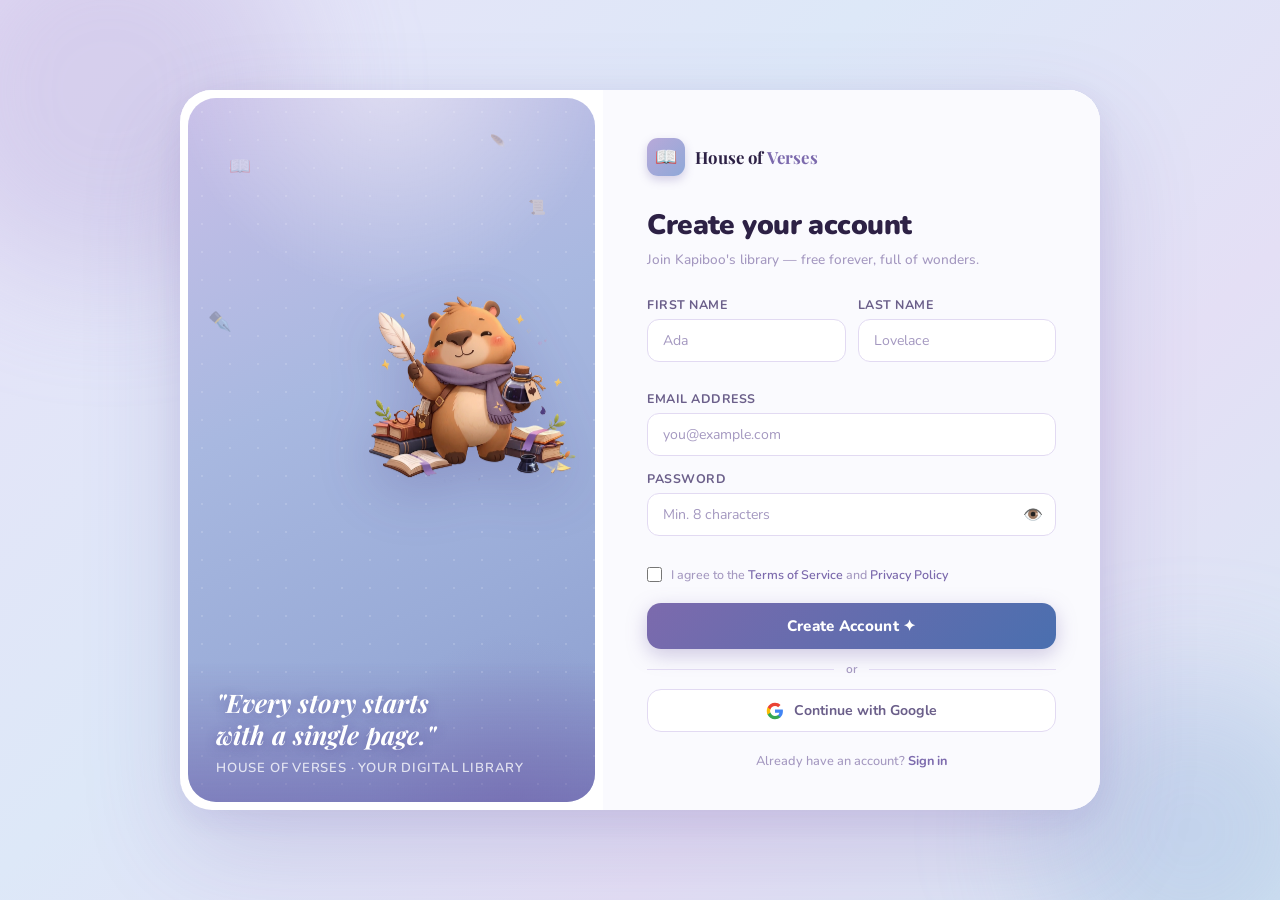
==== house-of-verses-landing.html @ 6526b70e "Add files via upload" ====
<!DOCTYPE html>
<html lang="en">
<head>
<meta charset="UTF-8">
<meta name="viewport" content="width=device-width, initial-scale=1.0">
<title>House of Verses · Sign In</title>
<link href="https://fonts.googleapis.com/css2?family=Nunito:wght@400;500;600;700;800;900&family=Playfair+Display:ital,wght@0,700;1,400;1,700&display=swap" rel="stylesheet">
<style>
*, *::before, *::after { box-sizing: border-box; margin: 0; padding: 0; }

:root {
  --lavender:       #b8a9d9;
  --lavender-light: #ddd6f0;
  --lavender-pale:  #f0edf9;
  --lavender-deep:  #7c6aad;
  --purple-blue:    #8fa8d8;
  --purple-blue-lt: #ccdaf5;
  --purple-blue-dp: #4a6faf;
  --white:          #ffffff;
  --soft-white:     #fafafe;
  --text-dark:      #2d2145;
  --text-mid:       #6b5f8a;
  --text-light:     #a498c0;
  --border:         #e2daf2;
}

body {
  font-family: 'Nunito', sans-serif;
  min-height: 100vh;
  display: flex;
  align-items: center;
  justify-content: center;
  padding: 20px;
  overflow: hidden;
  background: linear-gradient(135deg, #e8e2f8 0%, #dde8f8 40%, #e4dff5 70%, #d8e8f5 100%);
  position: relative;
}

/* ── FLOATING BG ORBS ── */
.orb {
  position: fixed;
  border-radius: 50%;
  filter: blur(60px);
  pointer-events: none;
  z-index: 0;
  animation: orbFloat 8s ease-in-out infinite;
}
.orb1 { width: 380px; height: 380px; background: rgba(184,169,217,0.35); top: -100px; left: -80px; animation-delay: 0s; }
.orb2 { width: 300px; height: 300px; background: rgba(143,168,216,0.3); bottom: -80px; right: -60px; animation-delay: 3s; }
.orb3 { width: 200px; height: 200px; background: rgba(176,161,220,0.25); top: 40%; left: 40%; animation-delay: 5s; }

@keyframes orbFloat {
  0%, 100% { transform: translate(0, 0) scale(1); }
  50%       { transform: translate(20px, -20px) scale(1.05); }
}

/* floating sparkles */
.sparkle {
  position: fixed;
  pointer-events: none;
  z-index: 0;
  font-size: 1rem;
  animation: sparkleFade 4s ease-in-out infinite;
  opacity: 0;
}
.sp1  { top: 12%; left: 8%;  animation-delay: 0s;   font-size: 0.9rem; }
.sp2  { top: 25%; left: 20%; animation-delay: 1.3s; font-size: 0.7rem; }
.sp3  { top: 8%;  right: 15%;animation-delay: 2.1s; font-size: 1.1rem; }
.sp4  { top: 60%; left: 5%;  animation-delay: 0.7s; font-size: 0.8rem; }
.sp5  { bottom: 20%; right: 8%; animation-delay: 3.2s; font-size: 0.9rem; }
.sp6  { bottom: 10%; left: 30%; animation-delay: 1.8s; font-size: 0.75rem; }
@keyframes sparkleFade {
  0%, 100% { opacity: 0; transform: scale(0.5) rotate(0deg); }
  40%, 60%  { opacity: 0.7; transform: scale(1) rotate(20deg); }
}

/* ── MAIN CARD ── */
.card {
  position: relative;
  z-index: 10;
  width: 100%;
  max-width: 920px;
  min-height: 560px;
  background: var(--white);
  border-radius: 32px;
  display: grid;
  grid-template-columns: 46% 54%;
  box-shadow:
    0 40px 100px rgba(100, 80, 160, 0.18),
    0 8px 32px rgba(100, 80, 160, 0.1),
    inset 0 1px 0 rgba(255,255,255,0.9);
  overflow: hidden;
  animation: cardIn 0.7s cubic-bezier(0.34, 1.56, 0.64, 1) both;
}

@keyframes cardIn {
  from { opacity: 0; transform: scale(0.9) translateY(30px); }
  to   { opacity: 1; transform: scale(1) translateY(0); }
}

/* ── LEFT PANEL ── */
.left-panel {
  position: relative;
  border-radius: 28px;
  margin: 8px;
  overflow: hidden;
  background: linear-gradient(155deg, #c8bfe8 0%, #a8b8e0 40%, #9aacd8 70%, #8a9cce 100%);
  display: flex;
  flex-direction: column;
  justify-content: flex-end;
  min-height: 520px;
}

/* inner glow top */
.left-panel::before {
  content: '';
  position: absolute;
  inset: 0;
  background:
    radial-gradient(ellipse 90% 55% at 50% -5%, rgba(255,255,255,0.5) 0%, transparent 60%),
    radial-gradient(ellipse 60% 40% at 80% 100%, rgba(124,106,173,0.3) 0%, transparent 60%);
  z-index: 0;
  pointer-events: none;
}

/* decorative dots pattern */
.left-panel::after {
  content: '';
  position: absolute;
  inset: 0;
  background-image: radial-gradient(circle, rgba(255,255,255,0.15) 1px, transparent 1px);
  background-size: 28px 28px;
  z-index: 0;
  pointer-events: none;
}

/* ── KAPIBOO STAGE ── */
.kapi-stage {
  position: absolute;
  inset: 0;
  z-index: 2;
  display: flex;
  flex-direction: column;
  align-items: center;
  justify-content: center;
  padding-bottom: 90px;
}

/* The actual image wrapper — JS controls transform here */
#kapiWrap {
  position: relative;
  width: 260px;
  cursor: none;
  transform-origin: center bottom;
  will-change: transform;
}

#kapiImg {
  width: 100%;
  height: auto;
  display: block;
  filter: drop-shadow(0 16px 28px rgba(60,40,120,0.22));
  user-select: none;
  -webkit-user-drag: none;
}

/* emotion overlay bubble */
#emoBubble {
  position: absolute;
  top: -18px;
  right: -10px;
  background: white;
  border-radius: 20px 20px 20px 4px;
  padding: 6px 12px;
  font-size: 1.3rem;
  box-shadow: 0 4px 14px rgba(100,80,160,0.15);
  opacity: 0;
  transform: scale(0.5) translateY(8px);
  transition: opacity 0.35s ease, transform 0.35s cubic-bezier(0.34,1.56,0.64,1);
  pointer-events: none;
  white-space: nowrap;
  z-index: 5;
}

#emoBubble.show {
  opacity: 1;
  transform: scale(1) translateY(0);
}

/* tagline area */
.left-tagline {
  position: absolute;
  bottom: 0; left: 0; right: 0;
  z-index: 3;
  padding: 24px 28px;
  background: linear-gradient(to top, rgba(100,80,160,0.45) 0%, transparent 100%);
}

.tagline-main {
  font-family: 'Playfair Display', serif;
  font-style: italic;
  font-size: 1.6rem;
  font-weight: 700;
  color: white;
  line-height: 1.25;
  text-shadow: 0 2px 12px rgba(60,40,120,0.35);
  display: block;
  margin-bottom: 6px;
}

.tagline-sub {
  font-family: 'Nunito', sans-serif;
  font-size: 0.82rem;
  font-weight: 600;
  color: rgba(255,255,255,0.78);
  letter-spacing: 0.06em;
  text-transform: uppercase;
}

/* floating book icons in left panel */
.book-deco {
  position: absolute;
  z-index: 1;
  font-size: 1.4rem;
  opacity: 0.28;
  pointer-events: none;
  animation: bookDrift 6s ease-in-out infinite;
}
.bd1 { top: 8%;  left: 10%; animation-delay: 0s;   font-size: 1.1rem; }
.bd2 { top: 14%; right: 12%; animation-delay: 1.5s; font-size: 0.9rem; }
.bd3 { top: 30%; left: 5%;  animation-delay: 3s;   font-size: 1.2rem; }
.bd4 { top: 5%;  right: 22%; animation-delay: 2s;   font-size: 0.8rem; }

@keyframes bookDrift {
  0%, 100% { transform: translateY(0px) rotate(-5deg); opacity: 0.28; }
  50%       { transform: translateY(-10px) rotate(5deg); opacity: 0.4; }
}

/* ── RIGHT PANEL ── */
.right-panel {
  padding: 48px 44px 40px;
  display: flex;
  flex-direction: column;
  justify-content: center;
  gap: 0;
  background: var(--soft-white);
}

/* brand */
.brand {
  display: flex;
  align-items: center;
  gap: 10px;
  margin-bottom: 30px;
}

.brand-mark {
  width: 38px;
  height: 38px;
  background: linear-gradient(135deg, var(--lavender) 0%, var(--purple-blue) 100%);
  border-radius: 11px;
  display: flex;
  align-items: center;
  justify-content: center;
  font-size: 18px;
  box-shadow: 0 4px 10px rgba(124,106,173,0.3);
}

.brand-text {
  font-family: 'Playfair Display', serif;
  font-size: 1.05rem;
  font-weight: 700;
  color: var(--text-dark);
  letter-spacing: 0.01em;
}
.brand-text span { color: var(--lavender-deep); }

/* heading */
.form-heading {
  font-family: 'Nunito', sans-serif;
  font-size: 1.75rem;
  font-weight: 900;
  color: var(--text-dark);
  margin-bottom: 6px;
  letter-spacing: -0.02em;
}

.form-sub {
  font-size: 0.85rem;
  color: var(--text-light);
  font-weight: 500;
  margin-bottom: 26px;
  line-height: 1.5;
}

/* two-col name row */
.name-row {
  display: grid;
  grid-template-columns: 1fr 1fr;
  gap: 12px;
  margin-bottom: 14px;
}

.form-group { margin-bottom: 14px; }
.form-group:last-of-type { margin-bottom: 0; }

label {
  display: block;
  font-size: 0.78rem;
  font-weight: 700;
  color: var(--text-mid);
  margin-bottom: 6px;
  letter-spacing: 0.04em;
  text-transform: uppercase;
}

input[type="text"],
input[type="email"],
input[type="password"] {
  width: 100%;
  padding: 11px 15px;
  border: 1.5px solid var(--border);
  border-radius: 12px;
  font-family: 'Nunito', sans-serif;
  font-size: 0.88rem;
  color: var(--text-dark);
  background: var(--white);
  outline: none;
  transition: border-color 0.22s, box-shadow 0.22s, background 0.22s;
}

input:focus {
  border-color: var(--lavender);
  box-shadow: 0 0 0 3.5px rgba(184,169,217,0.22);
  background: #fff;
}

input::placeholder { color: var(--text-light); font-weight: 400; }

/* password row with toggle */
.pw-wrap { position: relative; }
.pw-wrap input { padding-right: 44px; }
.pw-toggle {
  position: absolute;
  right: 13px;
  top: 50%;
  transform: translateY(-50%);
  background: none;
  border: none;
  cursor: pointer;
  font-size: 1rem;
  color: var(--text-light);
  padding: 0;
  line-height: 1;
  transition: color 0.2s;
}
.pw-toggle:hover { color: var(--lavender-deep); }

/* terms row */
.terms-row {
  display: flex;
  align-items: flex-start;
  gap: 9px;
  margin: 16px 0 18px;
  font-size: 0.78rem;
  color: var(--text-light);
  line-height: 1.5;
}
.terms-row input[type="checkbox"] {
  width: 15px; height: 15px;
  accent-color: var(--lavender-deep);
  cursor: pointer;
  flex-shrink: 0;
  margin-top: 1px;
}
.terms-row a { color: var(--lavender-deep); text-decoration: none; font-weight: 600; }
.terms-row a:hover { text-decoration: underline; }

/* submit button */
.btn-submit {
  width: 100%;
  padding: 13px;
  background: linear-gradient(135deg, var(--lavender-deep) 0%, var(--purple-blue-dp) 100%);
  color: white;
  border: none;
  border-radius: 14px;
  font-family: 'Nunito', sans-serif;
  font-size: 0.95rem;
  font-weight: 800;
  cursor: pointer;
  letter-spacing: 0.02em;
  transition: opacity 0.2s, transform 0.15s, box-shadow 0.2s;
  box-shadow: 0 6px 20px rgba(124,106,173,0.35);
  margin-bottom: 12px;
}
.btn-submit:hover {
  opacity: 0.92;
  transform: translateY(-1px);
  box-shadow: 0 10px 28px rgba(124,106,173,0.4);
}
.btn-submit:active { transform: translateY(0); }

/* divider */
.divider {
  display: flex;
  align-items: center;
  gap: 12px;
  margin-bottom: 12px;
  color: var(--text-light);
  font-size: 0.75rem;
  font-weight: 600;
}
.divider::before, .divider::after {
  content: '';
  flex: 1;
  height: 1px;
  background: var(--border);
}

/* google btn */
.btn-google {
  width: 100%;
  padding: 11px;
  background: var(--white);
  color: var(--text-mid);
  border: 1.5px solid var(--border);
  border-radius: 14px;
  font-family: 'Nunito', sans-serif;
  font-size: 0.88rem;
  font-weight: 700;
  cursor: pointer;
  display: flex;
  align-items: center;
  justify-content: center;
  gap: 10px;
  transition: border-color 0.2s, background 0.2s;
  margin-bottom: 20px;
}
.btn-google:hover { border-color: var(--lavender); background: var(--lavender-pale); }

/* sign in link */
.signin-row {
  text-align: center;
  font-size: 0.8rem;
  color: var(--text-light);
  font-weight: 500;
}
.signin-row a {
  color: var(--lavender-deep);
  font-weight: 700;
  text-decoration: none;
}
.signin-row a:hover { text-decoration: underline; }

/* ── STATUS BADGE ── */
#statusBadge {
  position: fixed;
  bottom: 20px;
  left: 50%;
  transform: translateX(-50%) translateY(60px);
  background: var(--text-dark);
  color: white;
  font-family: 'Nunito', sans-serif;
  font-size: 0.8rem;
  font-weight: 600;
  padding: 8px 20px;
  border-radius: 40px;
  z-index: 200;
  transition: transform 0.4s cubic-bezier(0.34,1.56,0.64,1), opacity 0.3s;
  opacity: 0;
  pointer-events: none;
}
#statusBadge.show {
  transform: translateX(-50%) translateY(0);
  opacity: 1;
}

/* ── RESPONSIVE ── */
@media (max-width: 680px) {
  .card { grid-template-columns: 1fr; }
  .left-panel { min-height: 220px; margin: 8px 8px 0; }
  #kapiWrap { width: 160px; }
  .kapi-stage { padding-bottom: 60px; }
  .right-panel { padding: 28px 24px; }
  .name-row { grid-template-columns: 1fr; gap: 0; }
}
</style>
</head>
<body>

<!-- bg orbs -->
<div class="orb orb1"></div>
<div class="orb orb2"></div>
<div class="orb orb3"></div>

<!-- sparkles -->
<div class="sparkle sp1">✦</div>
<div class="sparkle sp2">✧</div>
<div class="sparkle sp3">✦</div>
<div class="sparkle sp4">✧</div>
<div class="sparkle sp5">✦</div>
<div class="sparkle sp6">✧</div>

<!-- ── MAIN CARD ── -->
<div class="card">

  <!-- LEFT PANEL -->
  <div class="left-panel">
    <div class="book-deco bd1">📖</div>
    <div class="book-deco bd2">📜</div>
    <div class="book-deco bd3">✒️</div>
    <div class="book-deco bd4">🪶</div>

    <!-- Kapiboo stage -->
    <div class="kapi-stage">
      <div id="kapiWrap">
        <!-- emotion bubble -->
        <div id="emoBubble">😴 zzz…</div>
        <!-- Kapiboo image -->
        <img id="kapiImg"
             src="kapiboo.png"
             alt="Kapiboo — your library guide"
             draggable="false"
             onerror="this.style.fontSize='9rem';this.style.lineHeight='1';this.outerHTML='<div style=\'font-size:9rem;line-height:1;text-align:center\'>🦫</div>'">
      </div>
    </div>

    <!-- tagline bottom -->
    <div class="left-tagline">
      <span class="tagline-main">"Every story starts<br>with a single page."</span>
      <span class="tagline-sub">House of Verses · Your digital library</span>
    </div>
  </div>

  <!-- RIGHT PANEL -->
  <div class="right-panel">

    <!-- brand -->
    <div class="brand">
      <div class="brand-mark">📖</div>
      <div class="brand-text">House of <span>Verses</span></div>
    </div>

    <h1 class="form-heading">Create your account</h1>
    <p class="form-sub">Join Kapiboo's library — free forever, full of wonders.</p>

    <!-- name row -->
    <div class="name-row">
      <div class="form-group" style="margin-bottom:0">
        <label>First Name</label>
        <input type="text" id="firstName" placeholder="Ada" autocomplete="given-name">
      </div>
      <div class="form-group" style="margin-bottom:0">
        <label>Last Name</label>
        <input type="text" id="lastName" placeholder="Lovelace" autocomplete="family-name">
      </div>
    </div>

    <div style="height:14px"></div>

    <div class="form-group">
      <label>Email Address</label>
      <input type="email" id="email" placeholder="you@example.com" autocomplete="email">
    </div>

    <div class="form-group">
      <label>Password</label>
      <div class="pw-wrap">
        <input type="password" id="password" placeholder="Min. 8 characters" autocomplete="new-password">
        <button class="pw-toggle" onclick="togglePw()" id="pwToggle" type="button">👁️</button>
      </div>
    </div>

    <div class="terms-row">
      <input type="checkbox" id="terms">
      <label for="terms" style="text-transform:none;letter-spacing:0;font-weight:500;color:var(--text-light);font-size:0.78rem;margin-bottom:0;">
        I agree to the <a href="#">Terms of Service</a> and <a href="#">Privacy Policy</a>
      </label>
    </div>

    <button class="btn-submit" onclick="handleSignUp()">Create Account ✦</button>

    <div class="divider">or</div>

    <button class="btn-google">
      <svg width="18" height="18" viewBox="0 0 24 24">
        <path fill="#4285F4" d="M22.56 12.25c0-.78-.07-1.53-.2-2.25H12v4.26h5.92c-.26 1.37-1.04 2.53-2.21 3.31v2.77h3.57c2.08-1.92 3.28-4.74 3.28-8.09z"/>
        <path fill="#34A853" d="M12 23c2.97 0 5.46-.98 7.28-2.66l-3.57-2.77c-.98.66-2.23 1.06-3.71 1.06-2.86 0-5.29-1.93-6.16-4.53H2.18v2.84C3.99 20.53 7.7 23 12 23z"/>
        <path fill="#FBBC05" d="M5.84 14.09c-.22-.66-.35-1.36-.35-2.09s.13-1.43.35-2.09V7.07H2.18C1.43 8.55 1 10.22 1 12s.43 3.45 1.18 4.93l3.66-2.84z"/>
        <path fill="#EA4335" d="M12 5.38c1.62 0 3.06.56 4.21 1.64l3.15-3.15C17.45 2.09 14.97 1 12 1 7.7 1 3.99 3.47 2.18 7.07l3.66 2.84c.87-2.6 3.3-4.53 6.16-4.53z"/>
      </svg>
      Continue with Google
    </button>

    <div class="signin-row">Already have an account? <a href="#">Sign in</a></div>

  </div>
</div>

<!-- status badge -->
<div id="statusBadge">🎉 Welcome to House of Verses!</div>

<script>
// ══════════════════════════════════════════════
//  KAPIBOO ANIMATION SYSTEM
// ══════════════════════════════════════════════

const kapiWrap  = document.getElementById('kapiWrap');
const emoBubble = document.getElementById('emoBubble');

// --- State ---
let currentRot  = 0;
let targetRot   = 0;
let currentBobY = 0;
let bobTime     = 0;
let lastTs      = null;

// Idle tracking
let lastMoveTime = Date.now();
let idleState    = 'normal'; // 'normal' | 'wave' | 'sleepy'
let idleTimer    = null;
let isHovering   = false;

// Emotion content
const emotions = {
  normal: null,
  wave:   '👋 Hi there!',
  sleepy: '😴 zzz…',
  happy:  '✨ Let\'s read!',
};

// ── Show / hide emotion bubble ──
function showBubble(text) {
  emoBubble.textContent = text;
  emoBubble.classList.add('show');
}
function hideBubble() {
  emoBubble.classList.remove('show');
}

// ── Set idle state ──
function setIdle(state) {
  if (idleState === state) return;
  idleState = state;

  if (state === 'wave') {
    showBubble(emotions.wave);
    // shake the arm via rotation burst
    targetRot = 14;
    setTimeout(() => { targetRot = -14; }, 220);
    setTimeout(() => { targetRot = 10; },  440);
    setTimeout(() => { targetRot = -10; }, 660);
    setTimeout(() => { if (idleState === 'wave') targetRot = 0; }, 880);
  } else if (state === 'sleepy') {
    showBubble(emotions.sleepy);
  } else {
    hideBubble();
  }
}

// ── Schedule idle transitions ──
function scheduleIdle() {
  clearTimeout(idleTimer);
  idleTimer = setTimeout(() => {
    // After 4s idle → wave
    setIdle('wave');
    idleTimer = setTimeout(() => {
      // After 10s more → sleepy
      setIdle('sleepy');
    }, 5000);
  }, 4000);
}

scheduleIdle(); // start on load

// ── Mouse move: tilt toward cursor ──
document.addEventListener('mousemove', (e) => {
  lastMoveTime = Date.now();

  // reset idle
  if (idleState !== 'normal') {
    setIdle('normal');
    scheduleIdle();
  } else {
    scheduleIdle(); // reset the timer
  }

  if (!kapiWrap) return;
  const rect = kapiWrap.getBoundingClientRect();
  const kapiCenterX = rect.left + rect.width / 2;
  const dx = e.clientX - kapiCenterX;

  // tilt: max ±20deg, smooth with distance falloff
  targetRot = Math.max(-20, Math.min(20, dx * 0.055));
});

// ── Hover: show happy bubble ──
kapiWrap.addEventListener('mouseenter', () => {
  isHovering = true;
  if (idleState === 'normal') showBubble(emotions.happy);
});
kapiWrap.addEventListener('mouseleave', () => {
  isHovering = false;
  if (idleState === 'normal') hideBubble();
});

// ── Leave page → return to center ──
document.addEventListener('mouseleave', () => {
  targetRot = 0;
});

// ── RAF loop: bob + tilt ──
const BOB_AMP   = 9;    // px
const BOB_SPEED = 0.0016; // rad/ms

requestAnimationFrame(function loop(ts) {
  if (lastTs === null) lastTs = ts;
  const dt = Math.min(ts - lastTs, 50); // cap dt
  lastTs = ts;

  bobTime += dt;
  const bobY = -Math.abs(Math.sin(bobTime * BOB_SPEED)) * BOB_AMP;

  // smooth lerp rotation
  currentRot += (targetRot - currentRot) * 0.065;

  kapiWrap.style.transform =
    `translateX(-50%) translateY(${bobY.toFixed(2)}px) rotate(${currentRot.toFixed(2)}deg)`;

  // re-center translateX since we removed it from position
  kapiWrap.style.left = '50%';

  requestAnimationFrame(loop);
});

// ══════════════════════════════════════════════
//  FORM LOGIC
// ══════════════════════════════════════════════

function togglePw() {
  const inp = document.getElementById('password');
  const btn = document.getElementById('pwToggle');
  if (inp.type === 'password') {
    inp.type = 'text';
    btn.textContent = '🙈';
  } else {
    inp.type = 'password';
    btn.textContent = '👁️';
  }
}

function handleSignUp() {
  const fn    = document.getElementById('firstName').value.trim();
  const ln    = document.getElementById('lastName').value.trim();
  const email = document.getElementById('email').value.trim();
  const pw    = document.getElementById('password').value;
  const terms = document.getElementById('terms').checked;

  if (!fn || !ln || !email || !pw) {
    showToast('⚠️ Please fill in all fields.');
    return;
  }
  if (pw.length < 8) {
    showToast('🔑 Password must be at least 8 characters.');
    return;
  }
  if (!terms) {
    showToast('📜 Please agree to the Terms first.');
    return;
  }

  // success
  showToast(`🎉 Welcome, ${fn}! Your library awaits.`);
  setIdle('normal');
  showBubble('🎉 Welcome!');
  setTimeout(hideBubble, 3000);
}

function showToast(msg) {
  const badge = document.getElementById('statusBadge');
  badge.textContent = msg;
  badge.classList.add('show');
  setTimeout(() => badge.classList.remove('show'), 3200);
}
</script>
</body>
</html>
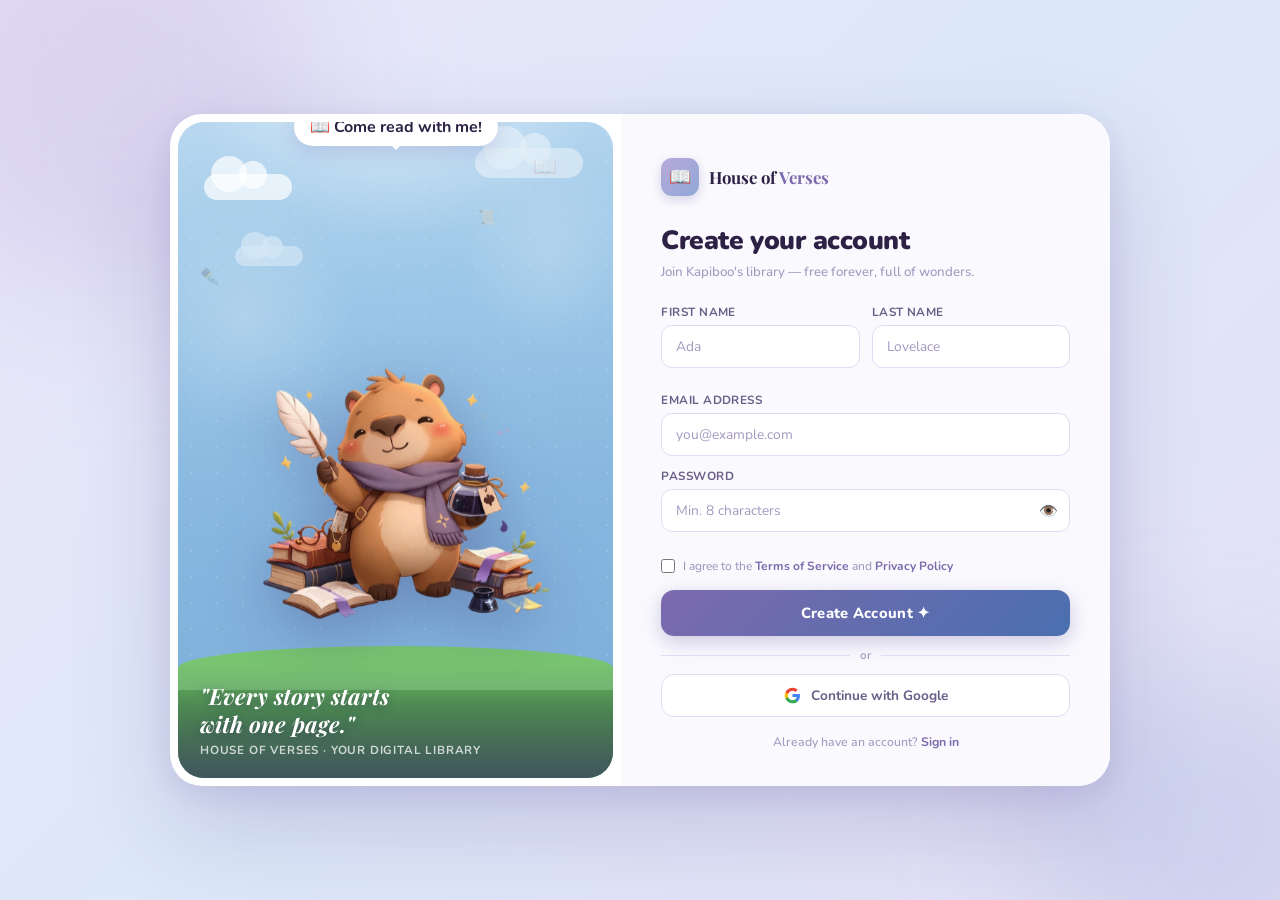
==== commit 0e5430f5: "Add files via upload" ====
--- a/house-of-verses-landing.html
+++ b/house-of-verses-landing.html
@@ -4,586 +4,346 @@
 <meta charset="UTF-8">
 <meta name="viewport" content="width=device-width, initial-scale=1.0">
 <title>House of Verses · Sign In</title>
-<link href="https://fonts.googleapis.com/css2?family=Nunito:wght@400;500;600;700;800;900&family=Playfair+Display:ital,wght@0,700;1,400;1,700&display=swap" rel="stylesheet">
+<link href="https://fonts.googleapis.com/css2?family=Nunito:wght@400;600;700;800;900&family=Playfair+Display:ital,wght@0,700;1,700&display=swap" rel="stylesheet">
 <style>
 *, *::before, *::after { box-sizing: border-box; margin: 0; padding: 0; }
 
 :root {
-  --lavender:       #b8a9d9;
-  --lavender-light: #ddd6f0;
-  --lavender-pale:  #f0edf9;
-  --lavender-deep:  #7c6aad;
-  --purple-blue:    #8fa8d8;
-  --purple-blue-lt: #ccdaf5;
-  --purple-blue-dp: #4a6faf;
-  --white:          #ffffff;
-  --soft-white:     #fafafe;
-  --text-dark:      #2d2145;
-  --text-mid:       #6b5f8a;
-  --text-light:     #a498c0;
-  --border:         #e2daf2;
-}
+  --lav:       #b8a9d9;
+  --lav-deep:  #7c6aad;
+  --lav-pale:  #f0edf9;
+  --pb-deep:   #4a6faf;
+  --white:     #ffffff;
+  --soft:      #fafafe;
+  --dark:      #2d2145;
+  --mid:       #6b5f8a;
+  --faint:     #a498c0;
+  --border:    #e2daf2;
+}
+
+html, body { height: 100%; }
 
 body {
   font-family: 'Nunito', sans-serif;
   min-height: 100vh;
-  display: flex;
-  align-items: center;
-  justify-content: center;
-  padding: 20px;
-  overflow: hidden;
-  background: linear-gradient(135deg, #e8e2f8 0%, #dde8f8 40%, #e4dff5 70%, #d8e8f5 100%);
+  display: flex; align-items: center; justify-content: center;
+  padding: 16px; overflow: hidden;
+  background: linear-gradient(135deg, #ece7fa 0%, #dce8f8 50%, #e6e0f6 100%);
   position: relative;
 }
 
-/* ── FLOATING BG ORBS ── */
-.orb {
-  position: fixed;
-  border-radius: 50%;
-  filter: blur(60px);
-  pointer-events: none;
-  z-index: 0;
-  animation: orbFloat 8s ease-in-out infinite;
-}
-.orb1 { width: 380px; height: 380px; background: rgba(184,169,217,0.35); top: -100px; left: -80px; animation-delay: 0s; }
-.orb2 { width: 300px; height: 300px; background: rgba(143,168,216,0.3); bottom: -80px; right: -60px; animation-delay: 3s; }
-.orb3 { width: 200px; height: 200px; background: rgba(176,161,220,0.25); top: 40%; left: 40%; animation-delay: 5s; }
-
-@keyframes orbFloat {
-  0%, 100% { transform: translate(0, 0) scale(1); }
-  50%       { transform: translate(20px, -20px) scale(1.05); }
-}
-
-/* floating sparkles */
-.sparkle {
-  position: fixed;
-  pointer-events: none;
-  z-index: 0;
-  font-size: 1rem;
-  animation: sparkleFade 4s ease-in-out infinite;
-  opacity: 0;
-}
-.sp1  { top: 12%; left: 8%;  animation-delay: 0s;   font-size: 0.9rem; }
-.sp2  { top: 25%; left: 20%; animation-delay: 1.3s; font-size: 0.7rem; }
-.sp3  { top: 8%;  right: 15%;animation-delay: 2.1s; font-size: 1.1rem; }
-.sp4  { top: 60%; left: 5%;  animation-delay: 0.7s; font-size: 0.8rem; }
-.sp5  { bottom: 20%; right: 8%; animation-delay: 3.2s; font-size: 0.9rem; }
-.sp6  { bottom: 10%; left: 30%; animation-delay: 1.8s; font-size: 0.75rem; }
-@keyframes sparkleFade {
-  0%, 100% { opacity: 0; transform: scale(0.5) rotate(0deg); }
-  40%, 60%  { opacity: 0.7; transform: scale(1) rotate(20deg); }
-}
-
-/* ── MAIN CARD ── */
+/* bg blobs */
+.blob { position:fixed; border-radius:50%; filter:blur(70px); pointer-events:none; z-index:0; animation:blobM 10s ease-in-out infinite; }
+.b1{width:420px;height:420px;background:rgba(184,169,217,.3);top:-120px;left:-100px}
+.b2{width:320px;height:320px;background:rgba(143,168,216,.28);bottom:-90px;right:-80px;animation-delay:4s}
+.b3{width:220px;height:220px;background:rgba(200,190,230,.2);top:45%;left:38%;animation-delay:7s}
+@keyframes blobM { 0%,100%{transform:translate(0,0) scale(1)} 50%{transform:translate(18px,-18px) scale(1.06)} }
+
+.sp{position:fixed;pointer-events:none;z-index:0;opacity:0;animation:spA 5s ease-in-out infinite;font-size:.9rem}
+.s1{top:10%;left:7%}.s2{top:22%;left:18%;animation-delay:1.4s;font-size:.7rem}
+.s3{top:7%;right:13%;animation-delay:2.2s;font-size:1rem}.s4{top:55%;left:4%;animation-delay:.8s;font-size:.75rem}
+.s5{bottom:18%;right:7%;animation-delay:3.3s}.s6{bottom:8%;left:28%;animation-delay:1.9s;font-size:.7rem}
+@keyframes spA { 0%,100%{opacity:0;transform:scale(.4) rotate(0)} 45%,55%{opacity:.65;transform:scale(1) rotate(25deg)} }
+
+/* ── CARD ── */
 .card {
-  position: relative;
-  z-index: 10;
-  width: 100%;
-  max-width: 920px;
-  min-height: 560px;
-  background: var(--white);
-  border-radius: 32px;
-  display: grid;
-  grid-template-columns: 46% 54%;
-  box-shadow:
-    0 40px 100px rgba(100, 80, 160, 0.18),
-    0 8px 32px rgba(100, 80, 160, 0.1),
-    inset 0 1px 0 rgba(255,255,255,0.9);
-  overflow: hidden;
-  animation: cardIn 0.7s cubic-bezier(0.34, 1.56, 0.64, 1) both;
-}
-
-@keyframes cardIn {
-  from { opacity: 0; transform: scale(0.9) translateY(30px); }
-  to   { opacity: 1; transform: scale(1) translateY(0); }
-}
-
-/* ── LEFT PANEL ── */
-.left-panel {
-  position: relative;
-  border-radius: 28px;
-  margin: 8px;
-  overflow: hidden;
-  background: linear-gradient(155deg, #c8bfe8 0%, #a8b8e0 40%, #9aacd8 70%, #8a9cce 100%);
-  display: flex;
-  flex-direction: column;
-  justify-content: flex-end;
-  min-height: 520px;
-}
-
-/* inner glow top */
-.left-panel::before {
-  content: '';
-  position: absolute;
-  inset: 0;
+  position:relative; z-index:10;
+  width:100%; max-width:940px;
+  background:var(--white); border-radius:32px;
+  display:grid; grid-template-columns:48% 52%;
+  box-shadow:0 40px 100px rgba(80,60,140,.2),0 8px 30px rgba(80,60,140,.1);
+  overflow:hidden;
+  animation:cardPop .7s cubic-bezier(.34,1.56,.64,1) both;
+}
+@keyframes cardPop { from{opacity:0;transform:scale(.88) translateY(28px)} to{opacity:1;transform:scale(1) translateY(0)} }
+
+/* ══ LEFT PANEL ══ */
+.left {
+  position:relative; overflow:hidden;
+  border-radius:26px; margin:8px;
+  min-height:580px;
+  background:linear-gradient(175deg,#b8d8f0 0%,#9ec8e8 25%,#88b8e0 55%,#7aacd8 100%);
+  display:flex; align-items:flex-end;
+}
+
+/* sky glow */
+.left::before {
+  content:''; position:absolute; inset:0; z-index:0; pointer-events:none;
   background:
-    radial-gradient(ellipse 90% 55% at 50% -5%, rgba(255,255,255,0.5) 0%, transparent 60%),
-    radial-gradient(ellipse 60% 40% at 80% 100%, rgba(124,106,173,0.3) 0%, transparent 60%);
-  z-index: 0;
-  pointer-events: none;
-}
-
-/* decorative dots pattern */
-.left-panel::after {
-  content: '';
-  position: absolute;
-  inset: 0;
-  background-image: radial-gradient(circle, rgba(255,255,255,0.15) 1px, transparent 1px);
-  background-size: 28px 28px;
-  z-index: 0;
-  pointer-events: none;
-}
-
-/* ── KAPIBOO STAGE ── */
-.kapi-stage {
-  position: absolute;
-  inset: 0;
-  z-index: 2;
-  display: flex;
-  flex-direction: column;
-  align-items: center;
-  justify-content: center;
-  padding-bottom: 90px;
-}
-
-/* The actual image wrapper — JS controls transform here */
-#kapiWrap {
-  position: relative;
-  width: 260px;
-  cursor: none;
-  transform-origin: center bottom;
-  will-change: transform;
-}
-
+    radial-gradient(ellipse 90% 50% at 50% -10%,rgba(255,255,255,.55) 0%,transparent 55%),
+    radial-gradient(ellipse 50% 35% at 15% 30%,rgba(255,255,255,.2) 0%,transparent 50%),
+    radial-gradient(ellipse 40% 30% at 85% 20%,rgba(255,255,255,.18) 0%,transparent 50%);
+}
+/* dot grid */
+.left::after {
+  content:''; position:absolute; inset:0; z-index:0; pointer-events:none;
+  background-image:radial-gradient(circle,rgba(255,255,255,.12) 1px,transparent 1px);
+  background-size:26px 26px;
+}
+
+/* ground */
+.ground {
+  position:absolute; bottom:0; left:0; right:0; z-index:1;
+  height:110px;
+  background:linear-gradient(180deg,#6aba5e 0%,#4a9a44 40%,#357a30 100%);
+}
+.ground::before {
+  content:''; position:absolute; top:-22px; left:0; right:0; height:44px;
+  background:#78c470; border-radius:50% 50% 0 0 / 22px 22px 0 0;
+}
+
+/* mini clouds */
+.mc{position:absolute;z-index:2;background:rgba(255,255,255,.7);border-radius:40px;pointer-events:none}
+.mc::before,.mc::after{content:'';position:absolute;background:rgba(255,255,255,.7);border-radius:50%}
+.mc1{width:88px;height:26px;top:8%;left:6%;animation:mcD 20s linear infinite}
+.mc1::before{width:36px;height:36px;top:-18px;left:7px}.mc1::after{width:28px;height:28px;top:-13px;left:35px}
+.mc2{width:108px;height:30px;top:4%;right:7%;animation:mcD 28s linear 9s infinite;opacity:.6}
+.mc2::before{width:44px;height:44px;top:-22px;left:8px}.mc2::after{width:32px;height:32px;top:-15px;left:44px}
+.mc3{width:68px;height:20px;top:19%;left:13%;animation:mcD 18s linear 5s infinite;opacity:.5}
+.mc3::before{width:28px;height:28px;top:-14px;left:6px}.mc3::after{width:22px;height:22px;top:-10px;left:26px}
+@keyframes mcD{0%{transform:translateX(0)}50%{transform:translateX(26px)}100%{transform:translateX(0)}}
+
+/* floating deco */
+.bd{position:absolute;z-index:2;pointer-events:none;opacity:.22;font-size:1.2rem;animation:bdF 7s ease-in-out infinite}
+.bd1{top:5%;right:13%;animation-delay:0s}.bd2{top:22%;left:5%;animation-delay:2.5s;font-size:1rem}
+.bd3{top:13%;right:27%;animation-delay:4s;font-size:.9rem}
+@keyframes bdF{0%,100%{transform:translateY(0) rotate(-6deg);opacity:.22}50%{transform:translateY(-12px) rotate(6deg);opacity:.38}}
+
+/* ── KAPIBOO — BIG, fills panel ── */
+#kapiScene {
+  position:absolute;
+  bottom:85px; /* sit on grass */
+  left:50%;
+  /* wide enough to fill the panel */
+  width:92%;
+  max-width:360px;
+  transform:translateX(-50%);
+  transform-origin:center bottom;
+  z-index:4;
+  will-change:transform;
+  cursor:default;
+}
 #kapiImg {
-  width: 100%;
-  height: auto;
-  display: block;
-  filter: drop-shadow(0 16px 28px rgba(60,40,120,0.22));
-  user-select: none;
-  -webkit-user-drag: none;
-}
-
-/* emotion overlay bubble */
-#emoBubble {
-  position: absolute;
-  top: -18px;
-  right: -10px;
-  background: white;
-  border-radius: 20px 20px 20px 4px;
-  padding: 6px 12px;
-  font-size: 1.3rem;
-  box-shadow: 0 4px 14px rgba(100,80,160,0.15);
-  opacity: 0;
-  transform: scale(0.5) translateY(8px);
-  transition: opacity 0.35s ease, transform 0.35s cubic-bezier(0.34,1.56,0.64,1);
-  pointer-events: none;
-  white-space: nowrap;
-  z-index: 5;
-}
-
-#emoBubble.show {
-  opacity: 1;
-  transform: scale(1) translateY(0);
-}
-
-/* tagline area */
-.left-tagline {
-  position: absolute;
-  bottom: 0; left: 0; right: 0;
-  z-index: 3;
-  padding: 24px 28px;
-  background: linear-gradient(to top, rgba(100,80,160,0.45) 0%, transparent 100%);
-}
-
-.tagline-main {
-  font-family: 'Playfair Display', serif;
-  font-style: italic;
-  font-size: 1.6rem;
-  font-weight: 700;
-  color: white;
-  line-height: 1.25;
-  text-shadow: 0 2px 12px rgba(60,40,120,0.35);
-  display: block;
-  margin-bottom: 6px;
-}
-
-.tagline-sub {
-  font-family: 'Nunito', sans-serif;
-  font-size: 0.82rem;
-  font-weight: 600;
-  color: rgba(255,255,255,0.78);
-  letter-spacing: 0.06em;
-  text-transform: uppercase;
-}
-
-/* floating book icons in left panel */
-.book-deco {
-  position: absolute;
-  z-index: 1;
-  font-size: 1.4rem;
-  opacity: 0.28;
-  pointer-events: none;
-  animation: bookDrift 6s ease-in-out infinite;
-}
-.bd1 { top: 8%;  left: 10%; animation-delay: 0s;   font-size: 1.1rem; }
-.bd2 { top: 14%; right: 12%; animation-delay: 1.5s; font-size: 0.9rem; }
-.bd3 { top: 30%; left: 5%;  animation-delay: 3s;   font-size: 1.2rem; }
-.bd4 { top: 5%;  right: 22%; animation-delay: 2s;   font-size: 0.8rem; }
-
-@keyframes bookDrift {
-  0%, 100% { transform: translateY(0px) rotate(-5deg); opacity: 0.28; }
-  50%       { transform: translateY(-10px) rotate(5deg); opacity: 0.4; }
-}
-
-/* ── RIGHT PANEL ── */
-.right-panel {
-  padding: 48px 44px 40px;
-  display: flex;
-  flex-direction: column;
-  justify-content: center;
-  gap: 0;
-  background: var(--soft-white);
-}
-
-/* brand */
-.brand {
-  display: flex;
-  align-items: center;
-  gap: 10px;
-  margin-bottom: 30px;
-}
-
+  width:100%; height:auto; display:block;
+  filter:drop-shadow(0 18px 30px rgba(40,20,90,.28));
+  user-select:none; -webkit-user-drag:none;
+  transition:filter .4s ease;
+}
+
+/* expression filter classes — CSS does the "mood" visually */
+.e-happy    { filter:drop-shadow(0 18px 30px rgba(40,20,90,.28)) brightness(1.06) saturate(1.1) !important; }
+.e-wave     { filter:drop-shadow(0 18px 30px rgba(80,50,160,.3)) brightness(1.1)  saturate(1.18) hue-rotate(6deg) !important; }
+.e-surprise { filter:drop-shadow(0 18px 30px rgba(200,100,50,.3)) brightness(1.14) saturate(1.25) contrast(1.05) !important; }
+.e-grumpy   { filter:drop-shadow(0 18px 30px rgba(40,20,90,.28)) brightness(.88)  saturate(.75) hue-rotate(-10deg) !important; }
+.e-sleepy   { filter:drop-shadow(0 18px 30px rgba(40,20,90,.22)) brightness(.78)  saturate(.55) !important; }
+
+/* speech bubble */
+#bubble {
+  position:absolute; top:-2%; left:50%;
+  transform:translateX(-50%) scale(.5) translateY(12px);
+  background:white; border-radius:22px; padding:8px 16px;
+  font-family:'Nunito',sans-serif; font-size:1rem; font-weight:700;
+  color:var(--dark); white-space:nowrap;
+  box-shadow:0 6px 20px rgba(100,80,160,.18);
+  opacity:0; pointer-events:none; z-index:6;
+  transition:opacity .3s,transform .38s cubic-bezier(.34,1.56,.64,1);
+}
+#bubble::after {
+  content:''; position:absolute; bottom:-10px; left:50%; transform:translateX(-50%);
+  border:6px solid transparent; border-top-color:white;
+}
+#bubble.show { opacity:1; transform:translateX(-50%) scale(1) translateY(0); }
+
+/* tagline */
+.tagline {
+  position:absolute; bottom:0; left:0; right:0; z-index:5;
+  padding:18px 22px 20px;
+  background:linear-gradient(to top,rgba(80,50,140,.5) 0%,transparent 100%);
+}
+.tl-main {
+  display:block; font-family:'Playfair Display',serif; font-style:italic;
+  font-weight:700; font-size:1.4rem; color:white; line-height:1.25;
+  text-shadow:0 2px 10px rgba(40,20,90,.4); margin-bottom:4px;
+}
+.tl-sub {
+  display:block; font-family:'Nunito',sans-serif; font-size:.73rem;
+  font-weight:700; color:rgba(255,255,255,.75);
+  letter-spacing:.07em; text-transform:uppercase;
+}
+
+/* ══ RIGHT PANEL ══ */
+.right {
+  padding:44px 40px 36px;
+  display:flex; flex-direction:column; justify-content:center;
+  background:var(--soft);
+}
+
+.brand { display:flex; align-items:center; gap:10px; margin-bottom:26px; }
 .brand-mark {
-  width: 38px;
-  height: 38px;
-  background: linear-gradient(135deg, var(--lavender) 0%, var(--purple-blue) 100%);
-  border-radius: 11px;
-  display: flex;
-  align-items: center;
-  justify-content: center;
-  font-size: 18px;
-  box-shadow: 0 4px 10px rgba(124,106,173,0.3);
-}
-
-.brand-text {
-  font-family: 'Playfair Display', serif;
-  font-size: 1.05rem;
-  font-weight: 700;
-  color: var(--text-dark);
-  letter-spacing: 0.01em;
-}
-.brand-text span { color: var(--lavender-deep); }
-
-/* heading */
-.form-heading {
-  font-family: 'Nunito', sans-serif;
-  font-size: 1.75rem;
-  font-weight: 900;
-  color: var(--text-dark);
-  margin-bottom: 6px;
-  letter-spacing: -0.02em;
-}
-
-.form-sub {
-  font-size: 0.85rem;
-  color: var(--text-light);
-  font-weight: 500;
-  margin-bottom: 26px;
-  line-height: 1.5;
-}
-
-/* two-col name row */
-.name-row {
-  display: grid;
-  grid-template-columns: 1fr 1fr;
-  gap: 12px;
-  margin-bottom: 14px;
-}
-
-.form-group { margin-bottom: 14px; }
-.form-group:last-of-type { margin-bottom: 0; }
+  width:38px; height:38px;
+  background:linear-gradient(135deg,var(--lav) 0%,#8fa8d8 100%);
+  border-radius:11px; display:flex; align-items:center; justify-content:center;
+  font-size:18px; box-shadow:0 4px 12px rgba(124,106,173,.28);
+}
+.brand-name { font-family:'Playfair Display',serif; font-size:1.05rem; font-weight:700; color:var(--dark); }
+.brand-name span { color:var(--lav-deep); }
+
+.form-title { font-family:'Nunito',sans-serif; font-size:1.65rem; font-weight:900; color:var(--dark); letter-spacing:-.02em; margin-bottom:5px; }
+.form-sub { font-size:.83rem; color:var(--faint); font-weight:500; margin-bottom:22px; line-height:1.5; }
+
+.name-row { display:grid; grid-template-columns:1fr 1fr; gap:12px; margin-bottom:12px; }
+.fg { margin-bottom:12px; }
 
 label {
-  display: block;
-  font-size: 0.78rem;
-  font-weight: 700;
-  color: var(--text-mid);
-  margin-bottom: 6px;
-  letter-spacing: 0.04em;
-  text-transform: uppercase;
-}
-
-input[type="text"],
-input[type="email"],
-input[type="password"] {
-  width: 100%;
-  padding: 11px 15px;
-  border: 1.5px solid var(--border);
-  border-radius: 12px;
-  font-family: 'Nunito', sans-serif;
-  font-size: 0.88rem;
-  color: var(--text-dark);
-  background: var(--white);
-  outline: none;
-  transition: border-color 0.22s, box-shadow 0.22s, background 0.22s;
-}
-
-input:focus {
-  border-color: var(--lavender);
-  box-shadow: 0 0 0 3.5px rgba(184,169,217,0.22);
-  background: #fff;
-}
-
-input::placeholder { color: var(--text-light); font-weight: 400; }
-
-/* password row with toggle */
-.pw-wrap { position: relative; }
-.pw-wrap input { padding-right: 44px; }
-.pw-toggle {
-  position: absolute;
-  right: 13px;
-  top: 50%;
-  transform: translateY(-50%);
-  background: none;
-  border: none;
-  cursor: pointer;
-  font-size: 1rem;
-  color: var(--text-light);
-  padding: 0;
-  line-height: 1;
-  transition: color 0.2s;
-}
-.pw-toggle:hover { color: var(--lavender-deep); }
-
-/* terms row */
-.terms-row {
-  display: flex;
-  align-items: flex-start;
-  gap: 9px;
-  margin: 16px 0 18px;
-  font-size: 0.78rem;
-  color: var(--text-light);
-  line-height: 1.5;
-}
-.terms-row input[type="checkbox"] {
-  width: 15px; height: 15px;
-  accent-color: var(--lavender-deep);
-  cursor: pointer;
-  flex-shrink: 0;
-  margin-top: 1px;
-}
-.terms-row a { color: var(--lavender-deep); text-decoration: none; font-weight: 600; }
-.terms-row a:hover { text-decoration: underline; }
-
-/* submit button */
-.btn-submit {
-  width: 100%;
-  padding: 13px;
-  background: linear-gradient(135deg, var(--lavender-deep) 0%, var(--purple-blue-dp) 100%);
-  color: white;
-  border: none;
-  border-radius: 14px;
-  font-family: 'Nunito', sans-serif;
-  font-size: 0.95rem;
-  font-weight: 800;
-  cursor: pointer;
-  letter-spacing: 0.02em;
-  transition: opacity 0.2s, transform 0.15s, box-shadow 0.2s;
-  box-shadow: 0 6px 20px rgba(124,106,173,0.35);
-  margin-bottom: 12px;
-}
-.btn-submit:hover {
-  opacity: 0.92;
-  transform: translateY(-1px);
-  box-shadow: 0 10px 28px rgba(124,106,173,0.4);
-}
-.btn-submit:active { transform: translateY(0); }
-
-/* divider */
-.divider {
-  display: flex;
-  align-items: center;
-  gap: 12px;
-  margin-bottom: 12px;
-  color: var(--text-light);
-  font-size: 0.75rem;
-  font-weight: 600;
-}
-.divider::before, .divider::after {
-  content: '';
-  flex: 1;
-  height: 1px;
-  background: var(--border);
-}
-
-/* google btn */
+  display:block; font-size:.74rem; font-weight:700; color:var(--mid);
+  margin-bottom:5px; letter-spacing:.04em; text-transform:uppercase;
+}
+
+input[type=text], input[type=email], input[type=password] {
+  width:100%; padding:11px 14px;
+  border:1.5px solid var(--border); border-radius:11px;
+  font-family:'Nunito',sans-serif; font-size:.86rem; color:var(--dark);
+  background:var(--white); outline:none;
+  transition:border-color .2s, box-shadow .2s;
+}
+input:focus { border-color:var(--lav); box-shadow:0 0 0 3px rgba(184,169,217,.22); }
+input::placeholder { color:var(--faint); font-weight:400; }
+
+.pw-wrap { position:relative; }
+.pw-wrap input { padding-right:42px; }
+.pw-eye {
+  position:absolute; right:12px; top:50%; transform:translateY(-50%);
+  background:none; border:none; cursor:pointer;
+  font-size:.95rem; color:var(--faint); padding:0; transition:color .2s;
+}
+.pw-eye:hover { color:var(--lav-deep); }
+
+.terms-row { display:flex; align-items:flex-start; gap:8px; margin:13px 0 15px; font-size:.75rem; color:var(--faint); line-height:1.5; }
+.terms-row input[type=checkbox] { width:14px; height:14px; accent-color:var(--lav-deep); cursor:pointer; flex-shrink:0; margin-top:2px; }
+.terms-row label { text-transform:none; letter-spacing:0; font-weight:500; color:var(--faint); font-size:.75rem; margin-bottom:0; }
+.terms-row a { color:var(--lav-deep); font-weight:700; text-decoration:none; }
+.terms-row a:hover { text-decoration:underline; }
+
+.btn-main {
+  width:100%; padding:13px;
+  background:linear-gradient(135deg,var(--lav-deep) 0%,var(--pb-deep) 100%);
+  color:white; border:none; border-radius:13px;
+  font-family:'Nunito',sans-serif; font-size:.92rem; font-weight:800; letter-spacing:.02em;
+  cursor:pointer; box-shadow:0 6px 20px rgba(124,106,173,.35);
+  transition:opacity .2s,transform .15s,box-shadow .2s; margin-bottom:11px;
+}
+.btn-main:hover { opacity:.9; transform:translateY(-1px); box-shadow:0 10px 28px rgba(124,106,173,.42); }
+.btn-main:active { transform:translateY(0); }
+
+.divider { display:flex; align-items:center; gap:10px; margin-bottom:11px; color:var(--faint); font-size:.72rem; font-weight:600; }
+.divider::before,.divider::after { content:''; flex:1; height:1px; background:var(--border); }
+
 .btn-google {
-  width: 100%;
-  padding: 11px;
-  background: var(--white);
-  color: var(--text-mid);
-  border: 1.5px solid var(--border);
-  border-radius: 14px;
-  font-family: 'Nunito', sans-serif;
-  font-size: 0.88rem;
-  font-weight: 700;
-  cursor: pointer;
-  display: flex;
-  align-items: center;
-  justify-content: center;
-  gap: 10px;
-  transition: border-color 0.2s, background 0.2s;
-  margin-bottom: 20px;
-}
-.btn-google:hover { border-color: var(--lavender); background: var(--lavender-pale); }
-
-/* sign in link */
-.signin-row {
-  text-align: center;
-  font-size: 0.8rem;
-  color: var(--text-light);
-  font-weight: 500;
-}
-.signin-row a {
-  color: var(--lavender-deep);
-  font-weight: 700;
-  text-decoration: none;
-}
-.signin-row a:hover { text-decoration: underline; }
-
-/* ── STATUS BADGE ── */
-#statusBadge {
-  position: fixed;
-  bottom: 20px;
-  left: 50%;
-  transform: translateX(-50%) translateY(60px);
-  background: var(--text-dark);
-  color: white;
-  font-family: 'Nunito', sans-serif;
-  font-size: 0.8rem;
-  font-weight: 600;
-  padding: 8px 20px;
-  border-radius: 40px;
-  z-index: 200;
-  transition: transform 0.4s cubic-bezier(0.34,1.56,0.64,1), opacity 0.3s;
-  opacity: 0;
-  pointer-events: none;
-}
-#statusBadge.show {
-  transform: translateX(-50%) translateY(0);
-  opacity: 1;
-}
-
-/* ── RESPONSIVE ── */
-@media (max-width: 680px) {
-  .card { grid-template-columns: 1fr; }
-  .left-panel { min-height: 220px; margin: 8px 8px 0; }
-  #kapiWrap { width: 160px; }
-  .kapi-stage { padding-bottom: 60px; }
-  .right-panel { padding: 28px 24px; }
-  .name-row { grid-template-columns: 1fr; gap: 0; }
+  width:100%; padding:11px; background:var(--white); color:var(--mid);
+  border:1.5px solid var(--border); border-radius:13px;
+  font-family:'Nunito',sans-serif; font-size:.85rem; font-weight:700; cursor:pointer;
+  display:flex; align-items:center; justify-content:center; gap:10px;
+  transition:border-color .2s,background .2s; margin-bottom:17px;
+}
+.btn-google:hover { border-color:var(--lav); background:var(--lav-pale); }
+
+.signin-row { text-align:center; font-size:.77rem; color:var(--faint); font-weight:500; }
+.signin-row a { color:var(--lav-deep); font-weight:700; text-decoration:none; }
+.signin-row a:hover { text-decoration:underline; }
+
+/* toast */
+#toast {
+  position:fixed; bottom:22px; left:50%;
+  transform:translateX(-50%) translateY(60px);
+  background:var(--dark); color:white;
+  font-family:'Nunito',sans-serif; font-size:.82rem; font-weight:600;
+  padding:9px 22px; border-radius:40px;
+  z-index:200; pointer-events:none; opacity:0;
+  transition:transform .4s cubic-bezier(.34,1.56,.64,1),opacity .3s;
+}
+#toast.show { transform:translateX(-50%) translateY(0); opacity:1; }
+
+@media(max-width:680px) {
+  .card { grid-template-columns:1fr; }
+  .left { min-height:260px; margin:8px 8px 0; }
+  #kapiScene { width:70%; bottom:68px; }
+  .right { padding:26px 20px; }
+  .name-row { grid-template-columns:1fr; }
 }
 </style>
 </head>
 <body>
 
-<!-- bg orbs -->
-<div class="orb orb1"></div>
-<div class="orb orb2"></div>
-<div class="orb orb3"></div>
-
-<!-- sparkles -->
-<div class="sparkle sp1">✦</div>
-<div class="sparkle sp2">✧</div>
-<div class="sparkle sp3">✦</div>
-<div class="sparkle sp4">✧</div>
-<div class="sparkle sp5">✦</div>
-<div class="sparkle sp6">✧</div>
-
-<!-- ── MAIN CARD ── -->
+<div class="blob b1"></div><div class="blob b2"></div><div class="blob b3"></div>
+<div class="sp s1">✦</div><div class="sp s2">✧</div><div class="sp s3">✦</div>
+<div class="sp s4">✧</div><div class="sp s5">✦</div><div class="sp s6">✧</div>
+
 <div class="card">
 
-  <!-- LEFT PANEL -->
-  <div class="left-panel">
-    <div class="book-deco bd1">📖</div>
-    <div class="book-deco bd2">📜</div>
-    <div class="book-deco bd3">✒️</div>
-    <div class="book-deco bd4">🪶</div>
-
-    <!-- Kapiboo stage -->
-    <div class="kapi-stage">
-      <div id="kapiWrap">
-        <!-- emotion bubble -->
-        <div id="emoBubble">😴 zzz…</div>
-        <!-- Kapiboo image -->
-        <img id="kapiImg"
-             src="kapiboo.png"
-             alt="Kapiboo — your library guide"
-             draggable="false"
-             onerror="this.style.fontSize='9rem';this.style.lineHeight='1';this.outerHTML='<div style=\'font-size:9rem;line-height:1;text-align:center\'>🦫</div>'">
-      </div>
-    </div>
-
-    <!-- tagline bottom -->
-    <div class="left-tagline">
-      <span class="tagline-main">"Every story starts<br>with a single page."</span>
-      <span class="tagline-sub">House of Verses · Your digital library</span>
+  <!-- ══ LEFT ══ -->
+  <div class="left">
+    <div class="mc mc1"></div><div class="mc mc2"></div><div class="mc mc3"></div>
+    <div class="bd bd1">📖</div><div class="bd bd2">✒️</div><div class="bd bd3">📜</div>
+    <div class="ground"></div>
+
+    <div id="bubble">📖 Come read with me!</div>
+
+    <div id="kapiScene">
+      <img id="kapiImg" src="kapiboo.png" alt="Kapiboo" draggable="false"
+           onerror="this.outerHTML='<div style=\'font-size:11rem;text-align:center;line-height:1;padding:20px 0\'>🦫</div>'">
+    </div>
+
+    <div class="tagline">
+      <span class="tl-main">"Every story starts<br>with one page."</span>
+      <span class="tl-sub">House of Verses · Your digital library</span>
     </div>
   </div>
 
-  <!-- RIGHT PANEL -->
-  <div class="right-panel">
-
-    <!-- brand -->
+  <!-- ══ RIGHT ══ -->
+  <div class="right">
     <div class="brand">
       <div class="brand-mark">📖</div>
-      <div class="brand-text">House of <span>Verses</span></div>
-    </div>
-
-    <h1 class="form-heading">Create your account</h1>
+      <div class="brand-name">House of <span>Verses</span></div>
+    </div>
+
+    <h1 class="form-title">Create your account</h1>
     <p class="form-sub">Join Kapiboo's library — free forever, full of wonders.</p>
 
-    <!-- name row -->
     <div class="name-row">
-      <div class="form-group" style="margin-bottom:0">
+      <div class="fg" style="margin-bottom:0">
         <label>First Name</label>
-        <input type="text" id="firstName" placeholder="Ada" autocomplete="given-name">
+        <input type="text" id="fn" placeholder="Ada" autocomplete="given-name">
       </div>
-      <div class="form-group" style="margin-bottom:0">
+      <div class="fg" style="margin-bottom:0">
         <label>Last Name</label>
-        <input type="text" id="lastName" placeholder="Lovelace" autocomplete="family-name">
+        <input type="text" id="ln" placeholder="Lovelace" autocomplete="family-name">
       </div>
     </div>
 
-    <div style="height:14px"></div>
-
-    <div class="form-group">
+    <div style="height:12px"></div>
+
+    <div class="fg">
       <label>Email Address</label>
-      <input type="email" id="email" placeholder="you@example.com" autocomplete="email">
-    </div>
-
-    <div class="form-group">
+      <input type="email" id="em" placeholder="you@example.com" autocomplete="email">
+    </div>
+
+    <div class="fg">
       <label>Password</label>
       <div class="pw-wrap">
-        <input type="password" id="password" placeholder="Min. 8 characters" autocomplete="new-password">
-        <button class="pw-toggle" onclick="togglePw()" id="pwToggle" type="button">👁️</button>
+        <input type="password" id="pw" placeholder="Min. 8 characters" autocomplete="new-password">
+        <button class="pw-eye" id="pwBtn" onclick="togglePw()" type="button">👁️</button>
       </div>
     </div>
 
     <div class="terms-row">
       <input type="checkbox" id="terms">
-      <label for="terms" style="text-transform:none;letter-spacing:0;font-weight:500;color:var(--text-light);font-size:0.78rem;margin-bottom:0;">
-        I agree to the <a href="#">Terms of Service</a> and <a href="#">Privacy Policy</a>
-      </label>
-    </div>
-
-    <button class="btn-submit" onclick="handleSignUp()">Create Account ✦</button>
-
+      <label for="terms">I agree to the <a href="#">Terms of Service</a> and <a href="#">Privacy Policy</a></label>
+    </div>
+
+    <button class="btn-main" onclick="doSignUp()">Create Account ✦</button>
     <div class="divider">or</div>
-
     <button class="btn-google">
-      <svg width="18" height="18" viewBox="0 0 24 24">
+      <svg width="17" height="17" viewBox="0 0 24 24">
         <path fill="#4285F4" d="M22.56 12.25c0-.78-.07-1.53-.2-2.25H12v4.26h5.92c-.26 1.37-1.04 2.53-2.21 3.31v2.77h3.57c2.08-1.92 3.28-4.74 3.28-8.09z"/>
         <path fill="#34A853" d="M12 23c2.97 0 5.46-.98 7.28-2.66l-3.57-2.77c-.98.66-2.23 1.06-3.71 1.06-2.86 0-5.29-1.93-6.16-4.53H2.18v2.84C3.99 20.53 7.7 23 12 23z"/>
         <path fill="#FBBC05" d="M5.84 14.09c-.22-.66-.35-1.36-.35-2.09s.13-1.43.35-2.09V7.07H2.18C1.43 8.55 1 10.22 1 12s.43 3.45 1.18 4.93l3.66-2.84z"/>
@@ -591,196 +351,166 @@
       </svg>
       Continue with Google
     </button>
-
     <div class="signin-row">Already have an account? <a href="#">Sign in</a></div>
-
   </div>
 </div>
 
-<!-- status badge -->
-<div id="statusBadge">🎉 Welcome to House of Verses!</div>
+<div id="toast"></div>
 
 <script>
-// ══════════════════════════════════════════════
-//  KAPIBOO ANIMATION SYSTEM
-// ══════════════════════════════════════════════
-
-const kapiWrap  = document.getElementById('kapiWrap');
-const emoBubble = document.getElementById('emoBubble');
-
-// --- State ---
-let currentRot  = 0;
-let targetRot   = 0;
-let currentBobY = 0;
-let bobTime     = 0;
-let lastTs      = null;
-
-// Idle tracking
-let lastMoveTime = Date.now();
-let idleState    = 'normal'; // 'normal' | 'wave' | 'sleepy'
-let idleTimer    = null;
-let isHovering   = false;
-
-// Emotion content
-const emotions = {
-  normal: null,
-  wave:   '👋 Hi there!',
-  sleepy: '😴 zzz…',
-  happy:  '✨ Let\'s read!',
+// ═══════════════════════════════════════════════════
+//  KAPIBOO INTERACTIVE SYSTEM
+// ═══════════════════════════════════════════════════
+const scene  = document.getElementById('kapiScene');
+const img    = document.getElementById('kapiImg');
+const bubble = document.getElementById('bubble');
+
+// smooth state
+let bobT=0, lastTs=null;
+let curRot=0, tgtRot=0;
+let curLean=0, tgtLean=0;
+let curScl=1, tgtScl=1;
+
+// mood state
+let mood = 'happy';
+let idleTimer = null, idleStage = 0;
+let onKapi = false;
+
+const MOODS = {
+  happy:    { cls:'e-happy',    text:'📖 Come read with me!',   rot: 0,  lean: 0,  scl:1.00 },
+  wave:     { cls:'e-wave',     text:'👋 Hi, bookworm!',        rot: 10, lean:12,  scl:1.03 },
+  surprise: { cls:'e-surprise', text:'😲 Oh! You\'re here!',    rot:-7,  lean:-8,  scl:1.06 },
+  grumpy:   { cls:'e-grumpy',   text:'😤 Don\'t leave me...',   rot: 5,  lean: 6,  scl:0.97 },
+  sleepy:   { cls:'e-sleepy',   text:'😴 zzz… so many books…', rot: 8,  lean: 3,  scl:0.95 },
 };
 
-// ── Show / hide emotion bubble ──
-function showBubble(text) {
-  emoBubble.textContent = text;
-  emoBubble.classList.add('show');
-}
-function hideBubble() {
-  emoBubble.classList.remove('show');
-}
-
-// ── Set idle state ──
-function setIdle(state) {
-  if (idleState === state) return;
-  idleState = state;
-
-  if (state === 'wave') {
-    showBubble(emotions.wave);
-    // shake the arm via rotation burst
-    targetRot = 14;
-    setTimeout(() => { targetRot = -14; }, 220);
-    setTimeout(() => { targetRot = 10; },  440);
-    setTimeout(() => { targetRot = -10; }, 660);
-    setTimeout(() => { if (idleState === 'wave') targetRot = 0; }, 880);
-  } else if (state === 'sleepy') {
-    showBubble(emotions.sleepy);
+function setMood(name, overrideLean) {
+  if (mood === name) return;
+  mood = name;
+  const m = MOODS[name];
+  img.className = m.cls;
+  tgtRot  = m.rot;
+  tgtLean = overrideLean !== undefined ? overrideLean : m.lean;
+  tgtScl  = m.scl;
+  showBubble(m.text);
+}
+
+function showBubble(txt) {
+  bubble.textContent = txt;
+  bubble.classList.add('show');
+  clearTimeout(bubble._t);
+  bubble._t = setTimeout(() => bubble.classList.remove('show'), 3000);
+}
+
+// idle progression
+function resetIdle() {
+  clearTimeout(idleTimer);
+  idleStage = 0;
+  bumpIdle();
+}
+function bumpIdle() {
+  idleTimer = setTimeout(() => {
+    idleStage++;
+    if (idleStage === 1)      { setMood('wave'); doWave(); bumpIdle(); }
+    else if (idleStage === 2) { setMood('grumpy'); bumpIdle(); }
+    else if (idleStage >= 3)  { setMood('sleepy'); }
+  }, 3800);
+}
+bumpIdle(); // start immediately
+
+// wave wiggle
+function doWave() {
+  const seq = [15,-13,17,-11,14,-8,0];
+  seq.forEach((v,i) => setTimeout(()=>{ tgtRot = v; }, i*190));
+}
+
+// cursor tracking
+document.addEventListener('mousemove', (e) => {
+  resetIdle();
+
+  const rect = scene.getBoundingClientRect();
+  const cx = rect.left + rect.width  * .5;
+  const cy = rect.top  + rect.height * .35;
+  const dx = e.clientX - cx;
+  const dy = e.clientY - cy;
+  const dist = Math.hypot(dx, dy);
+
+  // directional lean proportional to cursor X
+  const dirLean = Math.max(-24, Math.min(24, (dx/380)*24));
+  const dirRot  = Math.max(-20, Math.min(20, (dx/380)*20));
+
+  if (onKapi) {
+    mood = ''; setMood('surprise');
+  } else if (dist < 140) {
+    mood = ''; setMood('surprise', dirLean);
+  } else if (dx < -220 && Math.abs(dy) < 200) {
+    mood = ''; setMood('grumpy', dirLean);
+  } else if (dy < -200) {
+    mood = ''; setMood('wave', dirLean);
   } else {
-    hideBubble();
+    // normal tracking — just lean without changing mood text
+    if (mood !== 'happy') { mood=''; setMood('happy', dirLean); }
+    tgtRot  = dirRot;
+    tgtLean = dirLean;
+    tgtScl  = 1;
+    return;
   }
-}
-
-// ── Schedule idle transitions ──
-function scheduleIdle() {
-  clearTimeout(idleTimer);
-  idleTimer = setTimeout(() => {
-    // After 4s idle → wave
-    setIdle('wave');
-    idleTimer = setTimeout(() => {
-      // After 10s more → sleepy
-      setIdle('sleepy');
-    }, 5000);
-  }, 4000);
-}
-
-scheduleIdle(); // start on load
-
-// ── Mouse move: tilt toward cursor ──
-document.addEventListener('mousemove', (e) => {
-  lastMoveTime = Date.now();
-
-  // reset idle
-  if (idleState !== 'normal') {
-    setIdle('normal');
-    scheduleIdle();
-  } else {
-    scheduleIdle(); // reset the timer
-  }
-
-  if (!kapiWrap) return;
-  const rect = kapiWrap.getBoundingClientRect();
-  const kapiCenterX = rect.left + rect.width / 2;
-  const dx = e.clientX - kapiCenterX;
-
-  // tilt: max ±20deg, smooth with distance falloff
-  targetRot = Math.max(-20, Math.min(20, dx * 0.055));
+  tgtRot  = dirRot;
+  tgtLean = dirLean;
 });
 
-// ── Hover: show happy bubble ──
-kapiWrap.addEventListener('mouseenter', () => {
-  isHovering = true;
-  if (idleState === 'normal') showBubble(emotions.happy);
-});
-kapiWrap.addEventListener('mouseleave', () => {
-  isHovering = false;
-  if (idleState === 'normal') hideBubble();
-});
-
-// ── Leave page → return to center ──
-document.addEventListener('mouseleave', () => {
-  targetRot = 0;
-});
-
-// ── RAF loop: bob + tilt ──
-const BOB_AMP   = 9;    // px
-const BOB_SPEED = 0.0016; // rad/ms
-
+scene.addEventListener('mouseenter', () => { onKapi=true;  mood=''; setMood('surprise'); });
+scene.addEventListener('mouseleave', () => { onKapi=false; mood=''; setMood('happy'); });
+document.addEventListener('mouseleave', () => { tgtRot=0; tgtLean=0; tgtScl=1; });
+
+// RAF loop
+const BA=7, BS=.0014, LR=.075;
 requestAnimationFrame(function loop(ts) {
-  if (lastTs === null) lastTs = ts;
-  const dt = Math.min(ts - lastTs, 50); // cap dt
+  if (!lastTs) lastTs = ts;
+  const dt = Math.min(ts-lastTs, 50);
   lastTs = ts;
-
-  bobTime += dt;
-  const bobY = -Math.abs(Math.sin(bobTime * BOB_SPEED)) * BOB_AMP;
-
-  // smooth lerp rotation
-  currentRot += (targetRot - currentRot) * 0.065;
-
-  kapiWrap.style.transform =
-    `translateX(-50%) translateY(${bobY.toFixed(2)}px) rotate(${currentRot.toFixed(2)}deg)`;
-
-  // re-center translateX since we removed it from position
-  kapiWrap.style.left = '50%';
-
+  bobT += dt;
+  const by = -Math.abs(Math.sin(bobT*BS))*BA;
+  curRot  += (tgtRot  - curRot)  * LR;
+  curLean += (tgtLean - curLean) * LR;
+  curScl  += (tgtScl  - curScl)  * LR;
+  scene.style.transform =
+    `translateX(calc(-50% + ${curLean.toFixed(1)}px))` +
+    ` translateY(${by.toFixed(1)}px)` +
+    ` rotate(${curRot.toFixed(2)}deg)` +
+    ` scale(${curScl.toFixed(3)})`;
   requestAnimationFrame(loop);
 });
 
-// ══════════════════════════════════════════════
-//  FORM LOGIC
-// ══════════════════════════════════════════════
-
+// show initial happy bubble after short delay
+setTimeout(() => showBubble(MOODS.happy.text), 900);
+
+// ═══════════════════════════════════════════════════
+//  FORM
+// ═══════════════════════════════════════════════════
 function togglePw() {
-  const inp = document.getElementById('password');
-  const btn = document.getElementById('pwToggle');
-  if (inp.type === 'password') {
-    inp.type = 'text';
-    btn.textContent = '🙈';
-  } else {
-    inp.type = 'password';
-    btn.textContent = '👁️';
-  }
-}
-
-function handleSignUp() {
-  const fn    = document.getElementById('firstName').value.trim();
-  const ln    = document.getElementById('lastName').value.trim();
-  const email = document.getElementById('email').value.trim();
-  const pw    = document.getElementById('password').value;
-  const terms = document.getElementById('terms').checked;
-
-  if (!fn || !ln || !email || !pw) {
-    showToast('⚠️ Please fill in all fields.');
-    return;
-  }
-  if (pw.length < 8) {
-    showToast('🔑 Password must be at least 8 characters.');
-    return;
-  }
-  if (!terms) {
-    showToast('📜 Please agree to the Terms first.');
-    return;
-  }
-
-  // success
-  showToast(`🎉 Welcome, ${fn}! Your library awaits.`);
-  setIdle('normal');
-  showBubble('🎉 Welcome!');
-  setTimeout(hideBubble, 3000);
-}
-
-function showToast(msg) {
-  const badge = document.getElementById('statusBadge');
-  badge.textContent = msg;
-  badge.classList.add('show');
-  setTimeout(() => badge.classList.remove('show'), 3200);
+  const i=document.getElementById('pw'), b=document.getElementById('pwBtn');
+  i.type = i.type==='password'?'text':'password';
+  b.textContent = i.type==='password'?'👁️':'🙈';
+}
+
+function doSignUp() {
+  const fn=document.getElementById('fn').value.trim();
+  const ln=document.getElementById('ln').value.trim();
+  const em=document.getElementById('em').value.trim();
+  const pw=document.getElementById('pw').value;
+  const ok=document.getElementById('terms').checked;
+  if (!fn||!ln||!em||!pw) return toast('⚠️ Please fill in all fields.');
+  if (pw.length<8)         return toast('🔑 Password needs 8+ characters.');
+  if (!ok)                 return toast('📜 Please agree to the Terms first.');
+  toast(`🎉 Welcome, ${fn}! Your library awaits.`);
+  mood=''; setMood('wave'); doWave();
+}
+
+function toast(msg) {
+  const t=document.getElementById('toast');
+  t.textContent=msg; t.classList.add('show');
+  setTimeout(()=>t.classList.remove('show'),3200);
 }
 </script>
 </body>
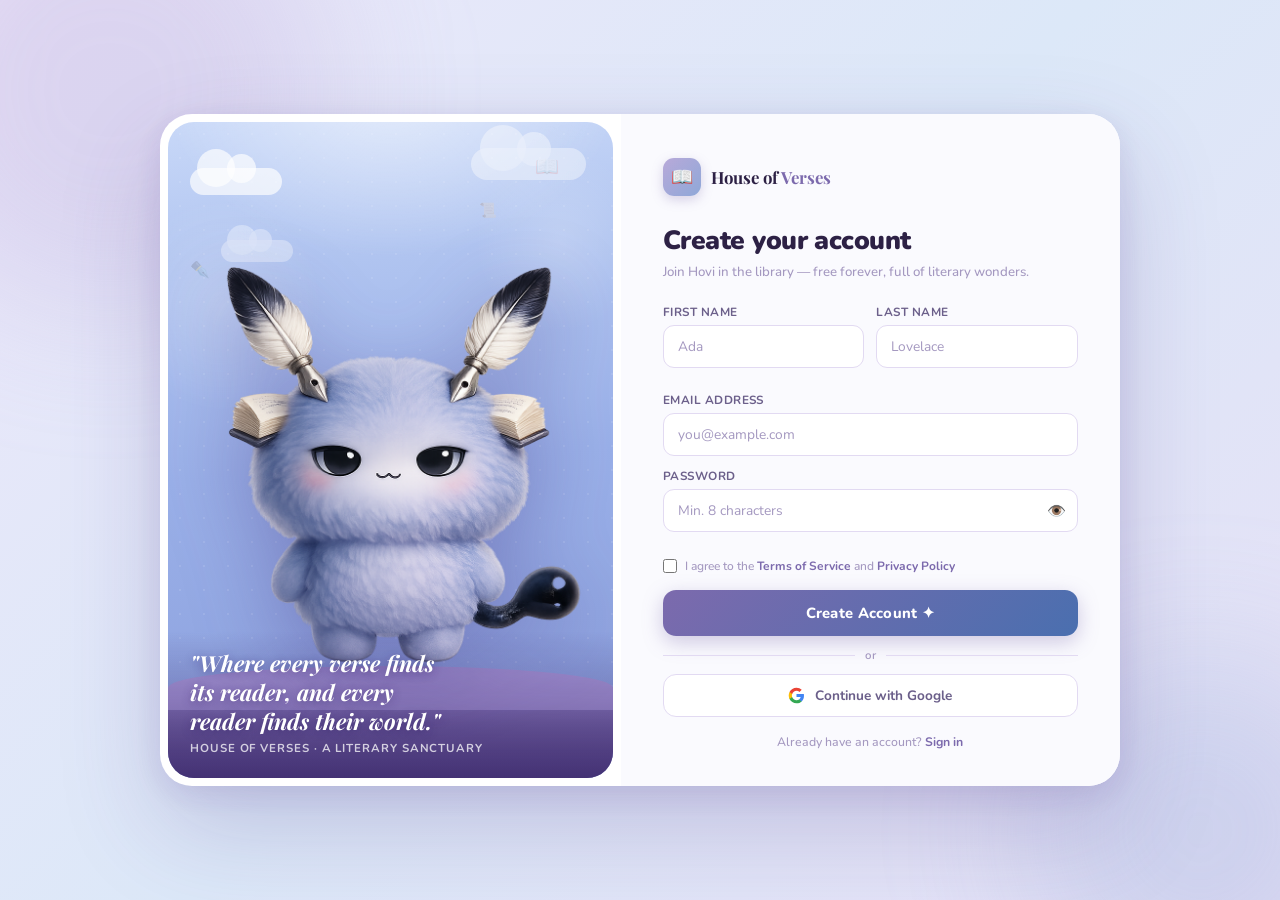
==== commit 70182495: "Add files via upload" ====
--- a/house-of-verses-landing.html
+++ b/house-of-verses-landing.html
@@ -9,20 +9,19 @@
 *, *::before, *::after { box-sizing: border-box; margin: 0; padding: 0; }
 
 :root {
-  --lav:       #b8a9d9;
-  --lav-deep:  #7c6aad;
-  --lav-pale:  #f0edf9;
-  --pb-deep:   #4a6faf;
-  --white:     #ffffff;
-  --soft:      #fafafe;
-  --dark:      #2d2145;
-  --mid:       #6b5f8a;
-  --faint:     #a498c0;
-  --border:    #e2daf2;
+  --lav:      #b8a9d9;
+  --lav-deep: #7c6aad;
+  --lav-pale: #f0edf9;
+  --pb-deep:  #4a6faf;
+  --white:    #ffffff;
+  --soft:     #fafafe;
+  --dark:     #2d2145;
+  --mid:      #6b5f8a;
+  --faint:    #a498c0;
+  --border:   #e2daf2;
 }
 
 html, body { height: 100%; }
-
 body {
   font-family: 'Nunito', sans-serif;
   min-height: 100vh;
@@ -32,243 +31,213 @@
   position: relative;
 }
 
-/* bg blobs */
-.blob { position:fixed; border-radius:50%; filter:blur(70px); pointer-events:none; z-index:0; animation:blobM 10s ease-in-out infinite; }
-.b1{width:420px;height:420px;background:rgba(184,169,217,.3);top:-120px;left:-100px}
-.b2{width:320px;height:320px;background:rgba(143,168,216,.28);bottom:-90px;right:-80px;animation-delay:4s}
-.b3{width:220px;height:220px;background:rgba(200,190,230,.2);top:45%;left:38%;animation-delay:7s}
-@keyframes blobM { 0%,100%{transform:translate(0,0) scale(1)} 50%{transform:translate(18px,-18px) scale(1.06)} }
+.blob { position:fixed; border-radius:50%; filter:blur(72px); pointer-events:none; z-index:0; animation:blobM 10s ease-in-out infinite; }
+.b1{width:440px;height:440px;background:rgba(184,169,217,.3);top:-130px;left:-110px;}
+.b2{width:340px;height:340px;background:rgba(143,168,216,.28);bottom:-100px;right:-90px;animation-delay:4s;}
+.b3{width:240px;height:240px;background:rgba(200,190,230,.2);top:42%;left:36%;animation-delay:7s;}
+@keyframes blobM{0%,100%{transform:translate(0,0)scale(1)}50%{transform:translate(18px,-18px)scale(1.06)}}
 
 .sp{position:fixed;pointer-events:none;z-index:0;opacity:0;animation:spA 5s ease-in-out infinite;font-size:.9rem}
-.s1{top:10%;left:7%}.s2{top:22%;left:18%;animation-delay:1.4s;font-size:.7rem}
-.s3{top:7%;right:13%;animation-delay:2.2s;font-size:1rem}.s4{top:55%;left:4%;animation-delay:.8s;font-size:.75rem}
-.s5{bottom:18%;right:7%;animation-delay:3.3s}.s6{bottom:8%;left:28%;animation-delay:1.9s;font-size:.7rem}
-@keyframes spA { 0%,100%{opacity:0;transform:scale(.4) rotate(0)} 45%,55%{opacity:.65;transform:scale(1) rotate(25deg)} }
+.s1{top:9%;left:6%}.s2{top:21%;left:17%;animation-delay:1.4s;font-size:.7rem}
+.s3{top:6%;right:12%;animation-delay:2.2s}.s4{top:54%;left:4%;animation-delay:.8s;font-size:.75rem}
+.s5{bottom:17%;right:6%;animation-delay:3.3s}.s6{bottom:7%;left:27%;animation-delay:1.9s;font-size:.7rem}
+@keyframes spA{0%,100%{opacity:0;transform:scale(.4)rotate(0)}45%,55%{opacity:.65;transform:scale(1)rotate(25deg)}}
 
 /* ── CARD ── */
 .card {
   position:relative; z-index:10;
-  width:100%; max-width:940px;
+  width:100%; max-width:960px;
   background:var(--white); border-radius:32px;
   display:grid; grid-template-columns:48% 52%;
-  box-shadow:0 40px 100px rgba(80,60,140,.2),0 8px 30px rgba(80,60,140,.1);
+  box-shadow:0 40px 100px rgba(80,60,140,.22),0 8px 30px rgba(80,60,140,.12);
   overflow:hidden;
   animation:cardPop .7s cubic-bezier(.34,1.56,.64,1) both;
 }
-@keyframes cardPop { from{opacity:0;transform:scale(.88) translateY(28px)} to{opacity:1;transform:scale(1) translateY(0)} }
+@keyframes cardPop{from{opacity:0;transform:scale(.88)translateY(28px)}to{opacity:1;transform:scale(1)translateY(0)}}
 
 /* ══ LEFT PANEL ══ */
 .left {
   position:relative; overflow:hidden;
   border-radius:26px; margin:8px;
-  min-height:580px;
-  background:linear-gradient(175deg,#b8d8f0 0%,#9ec8e8 25%,#88b8e0 55%,#7aacd8 100%);
+  min-height:620px;
+  background:linear-gradient(175deg,#c8d8f8 0%,#b0c4f0 22%,#9ab0e8 52%,#8a9edc 100%);
   display:flex; align-items:flex-end;
 }
-
-/* sky glow */
 .left::before {
-  content:''; position:absolute; inset:0; z-index:0; pointer-events:none;
+  content:'';position:absolute;inset:0;z-index:0;pointer-events:none;
   background:
-    radial-gradient(ellipse 90% 50% at 50% -10%,rgba(255,255,255,.55) 0%,transparent 55%),
-    radial-gradient(ellipse 50% 35% at 15% 30%,rgba(255,255,255,.2) 0%,transparent 50%),
-    radial-gradient(ellipse 40% 30% at 85% 20%,rgba(255,255,255,.18) 0%,transparent 50%);
-}
-/* dot grid */
+    radial-gradient(ellipse 95% 52% at 50% -8%,rgba(255,255,255,.58) 0%,transparent 55%),
+    radial-gradient(ellipse 45% 32% at 12% 28%,rgba(255,255,255,.22) 0%,transparent 50%),
+    radial-gradient(ellipse 38% 28% at 88% 18%,rgba(255,255,255,.2) 0%,transparent 50%);
+}
 .left::after {
-  content:''; position:absolute; inset:0; z-index:0; pointer-events:none;
-  background-image:radial-gradient(circle,rgba(255,255,255,.12) 1px,transparent 1px);
-  background-size:26px 26px;
+  content:'';position:absolute;inset:0;z-index:0;pointer-events:none;
+  background-image:radial-gradient(circle,rgba(255,255,255,.1) 1px,transparent 1px);
+  background-size:24px 24px;
 }
 
 /* ground */
-.ground {
-  position:absolute; bottom:0; left:0; right:0; z-index:1;
-  height:110px;
-  background:linear-gradient(180deg,#6aba5e 0%,#4a9a44 40%,#357a30 100%);
-}
-.ground::before {
-  content:''; position:absolute; top:-22px; left:0; right:0; height:44px;
-  background:#78c470; border-radius:50% 50% 0 0 / 22px 22px 0 0;
-}
+.ground{position:absolute;bottom:0;left:0;right:0;z-index:1;height:90px;
+  background:linear-gradient(180deg,#9888cc 0%,#7a6aaa 40%,#5a4a88 100%);}
+.ground::before{content:'';position:absolute;top:-22px;left:0;right:0;height:44px;
+  background:#a898d8;border-radius:50% 50% 0 0/22px 22px 0 0;}
 
 /* mini clouds */
-.mc{position:absolute;z-index:2;background:rgba(255,255,255,.7);border-radius:40px;pointer-events:none}
-.mc::before,.mc::after{content:'';position:absolute;background:rgba(255,255,255,.7);border-radius:50%}
-.mc1{width:88px;height:26px;top:8%;left:6%;animation:mcD 20s linear infinite}
-.mc1::before{width:36px;height:36px;top:-18px;left:7px}.mc1::after{width:28px;height:28px;top:-13px;left:35px}
-.mc2{width:108px;height:30px;top:4%;right:7%;animation:mcD 28s linear 9s infinite;opacity:.6}
-.mc2::before{width:44px;height:44px;top:-22px;left:8px}.mc2::after{width:32px;height:32px;top:-15px;left:44px}
-.mc3{width:68px;height:20px;top:19%;left:13%;animation:mcD 18s linear 5s infinite;opacity:.5}
-.mc3::before{width:28px;height:28px;top:-14px;left:6px}.mc3::after{width:22px;height:22px;top:-10px;left:26px}
-@keyframes mcD{0%{transform:translateX(0)}50%{transform:translateX(26px)}100%{transform:translateX(0)}}
-
-/* floating deco */
-.bd{position:absolute;z-index:2;pointer-events:none;opacity:.22;font-size:1.2rem;animation:bdF 7s ease-in-out infinite}
-.bd1{top:5%;right:13%;animation-delay:0s}.bd2{top:22%;left:5%;animation-delay:2.5s;font-size:1rem}
-.bd3{top:13%;right:27%;animation-delay:4s;font-size:.9rem}
-@keyframes bdF{0%,100%{transform:translateY(0) rotate(-6deg);opacity:.22}50%{transform:translateY(-12px) rotate(6deg);opacity:.38}}
-
-/* ── KAPIBOO — BIG, fills panel ── */
-#kapiScene {
+.mc{position:absolute;z-index:2;background:rgba(255,255,255,.68);border-radius:40px;pointer-events:none;}
+.mc::before,.mc::after{content:'';position:absolute;background:rgba(255,255,255,.68);border-radius:50%;}
+.mc1{width:92px;height:27px;top:7%;left:5%;animation:mcD 22s linear infinite}
+.mc1::before{width:38px;height:38px;top:-19px;left:7px}.mc1::after{width:29px;height:29px;top:-14px;left:37px}
+.mc2{width:115px;height:32px;top:4%;right:6%;animation:mcD 30s linear 10s infinite;opacity:.6}
+.mc2::before{width:46px;height:46px;top:-23px;left:9px}.mc2::after{width:34px;height:34px;top:-16px;left:46px}
+.mc3{width:72px;height:22px;top:18%;left:12%;animation:mcD 19s linear 5s infinite;opacity:.5}
+.mc3::before{width:30px;height:30px;top:-15px;left:6px}.mc3::after{width:23px;height:23px;top:-11px;left:28px}
+@keyframes mcD{0%{transform:translateX(0)}50%{transform:translateX(28px)}100%{transform:translateX(0)}}
+
+.bd{position:absolute;z-index:2;pointer-events:none;opacity:.18;font-size:1.2rem;animation:bdF 7s ease-in-out infinite}
+.bd1{top:5%;right:12%;animation-delay:0s}.bd2{top:21%;left:5%;animation-delay:2.5s;font-size:1rem}
+.bd3{top:12%;right:26%;animation-delay:4s;font-size:.9rem}
+@keyframes bdF{0%,100%{transform:translateY(0)rotate(-6deg);opacity:.18}50%{transform:translateY(-13px)rotate(6deg);opacity:.32}}
+
+/* ── HOVI SCENE ── */
+#hoviScene {
   position:absolute;
-  bottom:85px; /* sit on grass */
+  bottom:55px;
   left:50%;
-  /* wide enough to fill the panel */
-  width:92%;
-  max-width:360px;
+  width:125%;
+  max-width:500px;
   transform:translateX(-50%);
   transform-origin:center bottom;
   z-index:4;
   will-change:transform;
-  cursor:default;
-}
-#kapiImg {
+}
+
+/* wrapper for perspective head-turn */
+#hoviHead {
+  position:relative;
+  width:100%;
+  transform-origin:50% 42%;
+  will-change:transform;
+}
+
+#hoviImg {
   width:100%; height:auto; display:block;
-  filter:drop-shadow(0 18px 30px rgba(40,20,90,.28));
+  filter:drop-shadow(0 24px 40px rgba(60,40,120,.32));
   user-select:none; -webkit-user-drag:none;
-  transition:filter .4s ease;
-}
-
-/* expression filter classes — CSS does the "mood" visually */
-.e-happy    { filter:drop-shadow(0 18px 30px rgba(40,20,90,.28)) brightness(1.06) saturate(1.1) !important; }
-.e-wave     { filter:drop-shadow(0 18px 30px rgba(80,50,160,.3)) brightness(1.1)  saturate(1.18) hue-rotate(6deg) !important; }
-.e-surprise { filter:drop-shadow(0 18px 30px rgba(200,100,50,.3)) brightness(1.14) saturate(1.25) contrast(1.05) !important; }
-.e-grumpy   { filter:drop-shadow(0 18px 30px rgba(40,20,90,.28)) brightness(.88)  saturate(.75) hue-rotate(-10deg) !important; }
-.e-sleepy   { filter:drop-shadow(0 18px 30px rgba(40,20,90,.22)) brightness(.78)  saturate(.55) !important; }
+  transition:filter .45s ease;
+}
+
+/* canvas sits OVER the image — draws pupils only */
+#eyeCanvas {
+  position:absolute;
+  top:0; left:0; width:100%; height:100%;
+  pointer-events:none; z-index:2;
+}
+
+/* mood filter classes */
+.e-happy    { filter:drop-shadow(0 24px 40px rgba(60,40,120,.32))  brightness(1.04) saturate(1.1) !important; }
+.e-curious  { filter:drop-shadow(0 24px 40px rgba(80,60,160,.35))  brightness(1.08) saturate(1.18) hue-rotate(4deg) !important; }
+.e-surprise { filter:drop-shadow(0 24px 40px rgba(200,100,50,.3))  brightness(1.14) saturate(1.28) contrast(1.06) !important; }
+.e-grumpy   { filter:drop-shadow(0 24px 40px rgba(40,20,90,.3))    brightness(.88)  saturate(.72)  hue-rotate(-8deg) !important; }
+.e-sleepy   { filter:drop-shadow(0 24px 40px rgba(40,20,90,.22))   brightness(.76)  saturate(.5)   !important; }
 
 /* speech bubble */
 #bubble {
-  position:absolute; top:-2%; left:50%;
-  transform:translateX(-50%) scale(.5) translateY(12px);
-  background:white; border-radius:22px; padding:8px 16px;
+  position:absolute; top:-6%; left:50%;
+  transform:translateX(-50%) scale(.5) translateY(14px);
+  background:white; border-radius:22px; padding:9px 18px;
   font-family:'Nunito',sans-serif; font-size:1rem; font-weight:700;
   color:var(--dark); white-space:nowrap;
-  box-shadow:0 6px 20px rgba(100,80,160,.18);
+  box-shadow:0 6px 22px rgba(100,80,160,.2);
   opacity:0; pointer-events:none; z-index:6;
-  transition:opacity .3s,transform .38s cubic-bezier(.34,1.56,.64,1);
-}
-#bubble::after {
-  content:''; position:absolute; bottom:-10px; left:50%; transform:translateX(-50%);
-  border:6px solid transparent; border-top-color:white;
-}
-#bubble.show { opacity:1; transform:translateX(-50%) scale(1) translateY(0); }
+  transition:opacity .3s, transform .38s cubic-bezier(.34,1.56,.64,1);
+}
+#bubble::after{content:'';position:absolute;bottom:-10px;left:50%;transform:translateX(-50%);
+  border:6px solid transparent;border-top-color:white;}
+#bubble.show{opacity:1;transform:translateX(-50%) scale(1) translateY(0);}
 
 /* tagline */
-.tagline {
-  position:absolute; bottom:0; left:0; right:0; z-index:5;
-  padding:18px 22px 20px;
-  background:linear-gradient(to top,rgba(80,50,140,.5) 0%,transparent 100%);
-}
-.tl-main {
-  display:block; font-family:'Playfair Display',serif; font-style:italic;
-  font-weight:700; font-size:1.4rem; color:white; line-height:1.25;
-  text-shadow:0 2px 10px rgba(40,20,90,.4); margin-bottom:4px;
-}
-.tl-sub {
-  display:block; font-family:'Nunito',sans-serif; font-size:.73rem;
-  font-weight:700; color:rgba(255,255,255,.75);
-  letter-spacing:.07em; text-transform:uppercase;
-}
+.tagline{position:absolute;bottom:0;left:0;right:0;z-index:5;
+  padding:18px 22px 22px;
+  background:linear-gradient(to top,rgba(50,30,100,.55) 0%,transparent 100%);}
+.tl-main{display:block;font-family:'Playfair Display',serif;font-style:italic;
+  font-weight:700;font-size:1.38rem;color:white;line-height:1.3;
+  text-shadow:0 2px 10px rgba(40,20,90,.45);margin-bottom:5px;}
+.tl-sub{display:block;font-family:'Nunito',sans-serif;font-size:.72rem;
+  font-weight:700;color:rgba(255,255,255,.75);letter-spacing:.08em;text-transform:uppercase;}
 
 /* ══ RIGHT PANEL ══ */
-.right {
-  padding:44px 40px 36px;
-  display:flex; flex-direction:column; justify-content:center;
-  background:var(--soft);
-}
-
-.brand { display:flex; align-items:center; gap:10px; margin-bottom:26px; }
-.brand-mark {
-  width:38px; height:38px;
-  background:linear-gradient(135deg,var(--lav) 0%,#8fa8d8 100%);
-  border-radius:11px; display:flex; align-items:center; justify-content:center;
-  font-size:18px; box-shadow:0 4px 12px rgba(124,106,173,.28);
-}
-.brand-name { font-family:'Playfair Display',serif; font-size:1.05rem; font-weight:700; color:var(--dark); }
-.brand-name span { color:var(--lav-deep); }
-
-.form-title { font-family:'Nunito',sans-serif; font-size:1.65rem; font-weight:900; color:var(--dark); letter-spacing:-.02em; margin-bottom:5px; }
-.form-sub { font-size:.83rem; color:var(--faint); font-weight:500; margin-bottom:22px; line-height:1.5; }
-
-.name-row { display:grid; grid-template-columns:1fr 1fr; gap:12px; margin-bottom:12px; }
-.fg { margin-bottom:12px; }
-
-label {
-  display:block; font-size:.74rem; font-weight:700; color:var(--mid);
-  margin-bottom:5px; letter-spacing:.04em; text-transform:uppercase;
-}
-
-input[type=text], input[type=email], input[type=password] {
-  width:100%; padding:11px 14px;
-  border:1.5px solid var(--border); border-radius:11px;
-  font-family:'Nunito',sans-serif; font-size:.86rem; color:var(--dark);
-  background:var(--white); outline:none;
-  transition:border-color .2s, box-shadow .2s;
-}
-input:focus { border-color:var(--lav); box-shadow:0 0 0 3px rgba(184,169,217,.22); }
-input::placeholder { color:var(--faint); font-weight:400; }
-
-.pw-wrap { position:relative; }
-.pw-wrap input { padding-right:42px; }
-.pw-eye {
-  position:absolute; right:12px; top:50%; transform:translateY(-50%);
-  background:none; border:none; cursor:pointer;
-  font-size:.95rem; color:var(--faint); padding:0; transition:color .2s;
-}
-.pw-eye:hover { color:var(--lav-deep); }
-
-.terms-row { display:flex; align-items:flex-start; gap:8px; margin:13px 0 15px; font-size:.75rem; color:var(--faint); line-height:1.5; }
-.terms-row input[type=checkbox] { width:14px; height:14px; accent-color:var(--lav-deep); cursor:pointer; flex-shrink:0; margin-top:2px; }
-.terms-row label { text-transform:none; letter-spacing:0; font-weight:500; color:var(--faint); font-size:.75rem; margin-bottom:0; }
-.terms-row a { color:var(--lav-deep); font-weight:700; text-decoration:none; }
-.terms-row a:hover { text-decoration:underline; }
-
-.btn-main {
-  width:100%; padding:13px;
+.right{padding:44px 42px 36px;display:flex;flex-direction:column;justify-content:center;background:var(--soft);}
+
+.brand{display:flex;align-items:center;gap:10px;margin-bottom:26px;}
+.brand-mark{width:38px;height:38px;background:linear-gradient(135deg,var(--lav) 0%,#8fa8d8 100%);
+  border-radius:11px;display:flex;align-items:center;justify-content:center;
+  font-size:18px;box-shadow:0 4px 12px rgba(124,106,173,.28);}
+.brand-name{font-family:'Playfair Display',serif;font-size:1.05rem;font-weight:700;color:var(--dark);}
+.brand-name span{color:var(--lav-deep);}
+
+.form-title{font-family:'Nunito',sans-serif;font-size:1.65rem;font-weight:900;color:var(--dark);letter-spacing:-.02em;margin-bottom:5px;}
+.form-sub{font-size:.83rem;color:var(--faint);font-weight:500;margin-bottom:22px;line-height:1.5;}
+
+.name-row{display:grid;grid-template-columns:1fr 1fr;gap:12px;margin-bottom:12px;}
+.fg{margin-bottom:12px;}
+
+label{display:block;font-size:.74rem;font-weight:700;color:var(--mid);margin-bottom:5px;letter-spacing:.04em;text-transform:uppercase;}
+
+input[type=text],input[type=email],input[type=password]{
+  width:100%;padding:11px 14px;border:1.5px solid var(--border);border-radius:11px;
+  font-family:'Nunito',sans-serif;font-size:.86rem;color:var(--dark);
+  background:var(--white);outline:none;transition:border-color .2s,box-shadow .2s;}
+input:focus{border-color:var(--lav);box-shadow:0 0 0 3px rgba(184,169,217,.22);}
+input::placeholder{color:var(--faint);font-weight:400;}
+
+.pw-wrap{position:relative;}
+.pw-wrap input{padding-right:42px;}
+.pw-eye{position:absolute;right:12px;top:50%;transform:translateY(-50%);
+  background:none;border:none;cursor:pointer;font-size:.95rem;color:var(--faint);padding:0;transition:color .2s;}
+.pw-eye:hover{color:var(--lav-deep);}
+
+.terms-row{display:flex;align-items:flex-start;gap:8px;margin:13px 0 15px;font-size:.75rem;color:var(--faint);line-height:1.5;}
+.terms-row input[type=checkbox]{width:14px;height:14px;accent-color:var(--lav-deep);cursor:pointer;flex-shrink:0;margin-top:2px;}
+.terms-row label{text-transform:none;letter-spacing:0;font-weight:500;color:var(--faint);font-size:.75rem;margin-bottom:0;}
+.terms-row a{color:var(--lav-deep);font-weight:700;text-decoration:none;}
+.terms-row a:hover{text-decoration:underline;}
+
+.btn-main{width:100%;padding:13px;
   background:linear-gradient(135deg,var(--lav-deep) 0%,var(--pb-deep) 100%);
-  color:white; border:none; border-radius:13px;
-  font-family:'Nunito',sans-serif; font-size:.92rem; font-weight:800; letter-spacing:.02em;
-  cursor:pointer; box-shadow:0 6px 20px rgba(124,106,173,.35);
-  transition:opacity .2s,transform .15s,box-shadow .2s; margin-bottom:11px;
-}
-.btn-main:hover { opacity:.9; transform:translateY(-1px); box-shadow:0 10px 28px rgba(124,106,173,.42); }
-.btn-main:active { transform:translateY(0); }
-
-.divider { display:flex; align-items:center; gap:10px; margin-bottom:11px; color:var(--faint); font-size:.72rem; font-weight:600; }
-.divider::before,.divider::after { content:''; flex:1; height:1px; background:var(--border); }
-
-.btn-google {
-  width:100%; padding:11px; background:var(--white); color:var(--mid);
-  border:1.5px solid var(--border); border-radius:13px;
-  font-family:'Nunito',sans-serif; font-size:.85rem; font-weight:700; cursor:pointer;
-  display:flex; align-items:center; justify-content:center; gap:10px;
-  transition:border-color .2s,background .2s; margin-bottom:17px;
-}
-.btn-google:hover { border-color:var(--lav); background:var(--lav-pale); }
-
-.signin-row { text-align:center; font-size:.77rem; color:var(--faint); font-weight:500; }
-.signin-row a { color:var(--lav-deep); font-weight:700; text-decoration:none; }
-.signin-row a:hover { text-decoration:underline; }
-
-/* toast */
-#toast {
-  position:fixed; bottom:22px; left:50%;
+  color:white;border:none;border-radius:13px;font-family:'Nunito',sans-serif;
+  font-size:.92rem;font-weight:800;letter-spacing:.02em;cursor:pointer;
+  box-shadow:0 6px 20px rgba(124,106,173,.35);
+  transition:opacity .2s,transform .15s,box-shadow .2s;margin-bottom:11px;}
+.btn-main:hover{opacity:.9;transform:translateY(-1px);box-shadow:0 10px 28px rgba(124,106,173,.42);}
+.btn-main:active{transform:translateY(0);}
+
+.divider{display:flex;align-items:center;gap:10px;margin-bottom:11px;color:var(--faint);font-size:.72rem;font-weight:600;}
+.divider::before,.divider::after{content:'';flex:1;height:1px;background:var(--border);}
+
+.btn-google{width:100%;padding:11px;background:var(--white);color:var(--mid);
+  border:1.5px solid var(--border);border-radius:13px;font-family:'Nunito',sans-serif;
+  font-size:.85rem;font-weight:700;cursor:pointer;display:flex;align-items:center;justify-content:center;gap:10px;
+  transition:border-color .2s,background .2s;margin-bottom:17px;}
+.btn-google:hover{border-color:var(--lav);background:var(--lav-pale);}
+
+.signin-row{text-align:center;font-size:.77rem;color:var(--faint);font-weight:500;}
+.signin-row a{color:var(--lav-deep);font-weight:700;text-decoration:none;}
+.signin-row a:hover{text-decoration:underline;}
+
+#toast{position:fixed;bottom:22px;left:50%;
   transform:translateX(-50%) translateY(60px);
-  background:var(--dark); color:white;
-  font-family:'Nunito',sans-serif; font-size:.82rem; font-weight:600;
-  padding:9px 22px; border-radius:40px;
-  z-index:200; pointer-events:none; opacity:0;
-  transition:transform .4s cubic-bezier(.34,1.56,.64,1),opacity .3s;
-}
-#toast.show { transform:translateX(-50%) translateY(0); opacity:1; }
-
-@media(max-width:680px) {
-  .card { grid-template-columns:1fr; }
-  .left { min-height:260px; margin:8px 8px 0; }
-  #kapiScene { width:70%; bottom:68px; }
-  .right { padding:26px 20px; }
-  .name-row { grid-template-columns:1fr; }
+  background:var(--dark);color:white;font-family:'Nunito',sans-serif;
+  font-size:.82rem;font-weight:600;padding:9px 22px;border-radius:40px;
+  z-index:200;pointer-events:none;opacity:0;
+  transition:transform .4s cubic-bezier(.34,1.56,.64,1),opacity .3s;}
+#toast.show{transform:translateX(-50%) translateY(0);opacity:1;}
+
+@media(max-width:680px){
+  .card{grid-template-columns:1fr;}
+  .left{min-height:300px;margin:8px 8px 0;}
+  #hoviScene{width:85%;bottom:60px;}
+  .right{padding:26px 20px;}
+  .name-row{grid-template-columns:1fr;}
 }
 </style>
 </head>
@@ -279,23 +248,25 @@
 <div class="sp s4">✧</div><div class="sp s5">✦</div><div class="sp s6">✧</div>
 
 <div class="card">
-
   <!-- ══ LEFT ══ -->
-  <div class="left">
+  <div class="left" id="leftPanel">
     <div class="mc mc1"></div><div class="mc mc2"></div><div class="mc mc3"></div>
     <div class="bd bd1">📖</div><div class="bd bd2">✒️</div><div class="bd bd3">📜</div>
     <div class="ground"></div>
 
-    <div id="bubble">📖 Come read with me!</div>
-
-    <div id="kapiScene">
-      <img id="kapiImg" src="kapiboo.png" alt="Kapiboo" draggable="false"
-           onerror="this.outerHTML='<div style=\'font-size:11rem;text-align:center;line-height:1;padding:20px 0\'>🦫</div>'">
+    <div id="bubble">📚 Welcome to the library!</div>
+
+    <div id="hoviScene">
+      <div id="hoviHead">
+        <canvas id="eyeCanvas"></canvas>
+        <img id="hoviImg" src="[data-uri]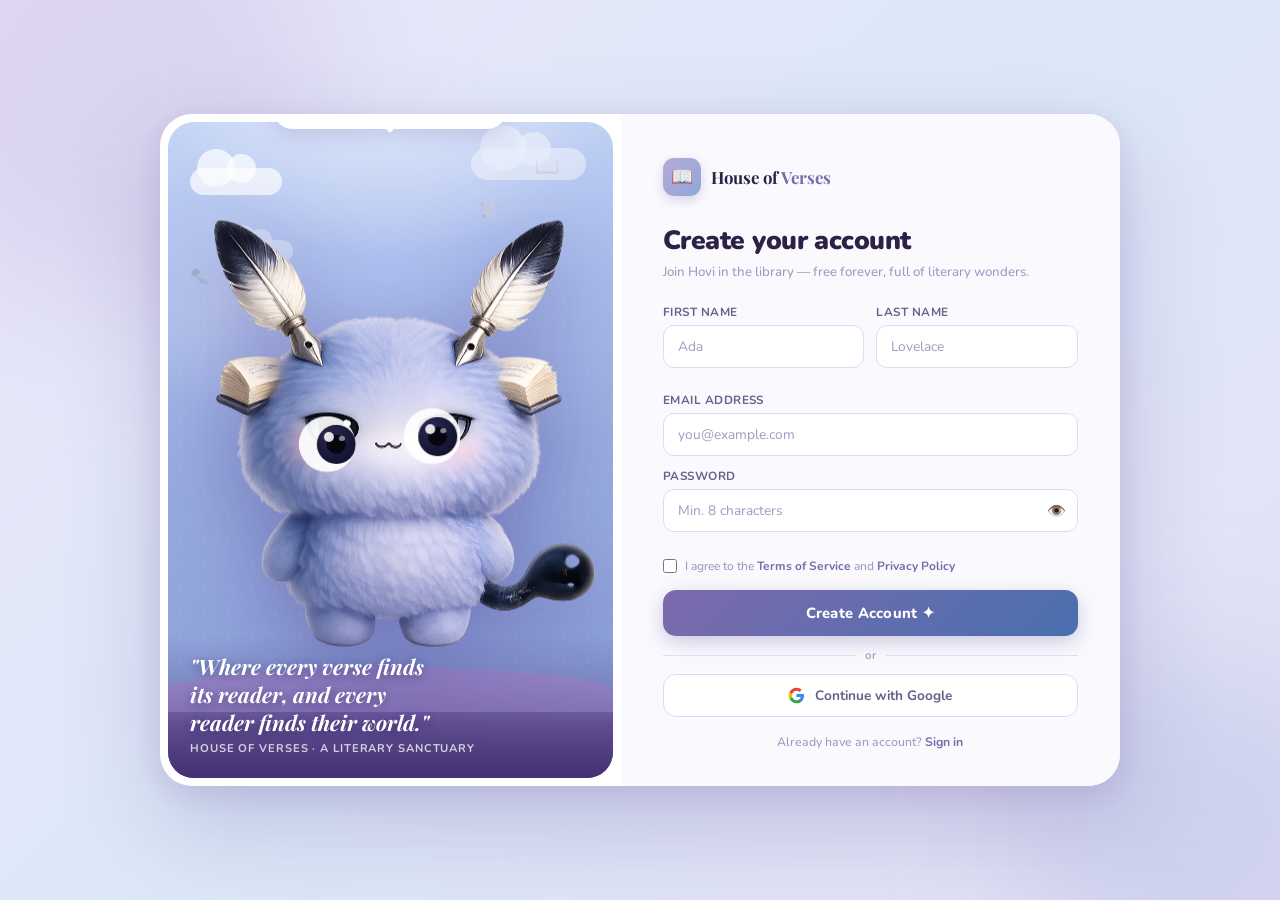
==== commit ccaa8f94: "Add files via upload" ====
--- a/house-of-verses-landing.html
+++ b/house-of-verses-landing.html
@@ -6,85 +6,72 @@
 <title>House of Verses · Sign In</title>
 <link href="https://fonts.googleapis.com/css2?family=Nunito:wght@400;600;700;800;900&family=Playfair+Display:ital,wght@0,700;1,700&display=swap" rel="stylesheet">
 <style>
-*, *::before, *::after { box-sizing: border-box; margin: 0; padding: 0; }
-
-:root {
-  --lav:      #b8a9d9;
-  --lav-deep: #7c6aad;
-  --lav-pale: #f0edf9;
-  --pb-deep:  #4a6faf;
-  --white:    #ffffff;
-  --soft:     #fafafe;
-  --dark:     #2d2145;
-  --mid:      #6b5f8a;
-  --faint:    #a498c0;
-  --border:   #e2daf2;
-}
-
-html, body { height: 100%; }
-body {
-  font-family: 'Nunito', sans-serif;
-  min-height: 100vh;
-  display: flex; align-items: center; justify-content: center;
-  padding: 16px; overflow: hidden;
-  background: linear-gradient(135deg, #ece7fa 0%, #dce8f8 50%, #e6e0f6 100%);
-  position: relative;
-}
-
-.blob { position:fixed; border-radius:50%; filter:blur(72px); pointer-events:none; z-index:0; animation:blobM 10s ease-in-out infinite; }
-.b1{width:440px;height:440px;background:rgba(184,169,217,.3);top:-130px;left:-110px;}
-.b2{width:340px;height:340px;background:rgba(143,168,216,.28);bottom:-100px;right:-90px;animation-delay:4s;}
-.b3{width:240px;height:240px;background:rgba(200,190,230,.2);top:42%;left:36%;animation-delay:7s;}
-@keyframes blobM{0%,100%{transform:translate(0,0)scale(1)}50%{transform:translate(18px,-18px)scale(1.06)}}
-
+*,*::before,*::after{box-sizing:border-box;margin:0;padding:0}
+:root{
+  --lav:#b8a9d9;--lav-deep:#7c6aad;--lav-pale:#f0edf9;
+  --pb-deep:#4a6faf;--white:#fff;--soft:#fafafe;
+  --dark:#2d2145;--mid:#6b5f8a;--faint:#a498c0;--border:#e2daf2;
+}
+html,body{height:100%}
+body{
+  font-family:'Nunito',sans-serif;min-height:100vh;
+  display:flex;align-items:center;justify-content:center;
+  padding:16px;overflow:hidden;
+  background:linear-gradient(135deg,#ece7fa 0%,#dce8f8 50%,#e6e0f6 100%);
+  position:relative;
+}
+
+/* blobs */
+.blob{position:fixed;border-radius:50%;filter:blur(72px);pointer-events:none;z-index:0;animation:blobM 10s ease-in-out infinite}
+.b1{width:440px;height:440px;background:rgba(184,169,217,.3);top:-130px;left:-110px}
+.b2{width:340px;height:340px;background:rgba(143,168,216,.28);bottom:-100px;right:-90px;animation-delay:4s}
+.b3{width:240px;height:240px;background:rgba(200,190,230,.2);top:42%;left:36%;animation-delay:7s}
+@keyframes blobM{0%,100%{transform:translate(0,0) scale(1)}50%{transform:translate(18px,-18px) scale(1.06)}}
 .sp{position:fixed;pointer-events:none;z-index:0;opacity:0;animation:spA 5s ease-in-out infinite;font-size:.9rem}
 .s1{top:9%;left:6%}.s2{top:21%;left:17%;animation-delay:1.4s;font-size:.7rem}
 .s3{top:6%;right:12%;animation-delay:2.2s}.s4{top:54%;left:4%;animation-delay:.8s;font-size:.75rem}
 .s5{bottom:17%;right:6%;animation-delay:3.3s}.s6{bottom:7%;left:27%;animation-delay:1.9s;font-size:.7rem}
-@keyframes spA{0%,100%{opacity:0;transform:scale(.4)rotate(0)}45%,55%{opacity:.65;transform:scale(1)rotate(25deg)}}
+@keyframes spA{0%,100%{opacity:0;transform:scale(.4) rotate(0)}45%,55%{opacity:.65;transform:scale(1) rotate(25deg)}}
 
 /* ── CARD ── */
-.card {
-  position:relative; z-index:10;
-  width:100%; max-width:960px;
-  background:var(--white); border-radius:32px;
-  display:grid; grid-template-columns:48% 52%;
+.card{
+  position:relative;z-index:10;width:100%;max-width:960px;
+  background:var(--white);border-radius:32px;
+  display:grid;grid-template-columns:48% 52%;
   box-shadow:0 40px 100px rgba(80,60,140,.22),0 8px 30px rgba(80,60,140,.12);
   overflow:hidden;
   animation:cardPop .7s cubic-bezier(.34,1.56,.64,1) both;
 }
-@keyframes cardPop{from{opacity:0;transform:scale(.88)translateY(28px)}to{opacity:1;transform:scale(1)translateY(0)}}
+@keyframes cardPop{from{opacity:0;transform:scale(.88) translateY(28px)}to{opacity:1;transform:scale(1) translateY(0)}}
 
 /* ══ LEFT PANEL ══ */
-.left {
-  position:relative; overflow:hidden;
-  border-radius:26px; margin:8px;
+.left{
+  position:relative;overflow:hidden;border-radius:26px;margin:8px;
   min-height:620px;
-  background:linear-gradient(175deg,#c8d8f8 0%,#b0c4f0 22%,#9ab0e8 52%,#8a9edc 100%);
-  display:flex; align-items:flex-end;
-}
-.left::before {
+  background:linear-gradient(175deg,#c5d5f5 0%,#aec0ee 22%,#98acdf 52%,#8a9ed8 100%);
+  display:flex;align-items:flex-end;
+}
+.left::before{
   content:'';position:absolute;inset:0;z-index:0;pointer-events:none;
   background:
     radial-gradient(ellipse 95% 52% at 50% -8%,rgba(255,255,255,.58) 0%,transparent 55%),
-    radial-gradient(ellipse 45% 32% at 12% 28%,rgba(255,255,255,.22) 0%,transparent 50%),
-    radial-gradient(ellipse 38% 28% at 88% 18%,rgba(255,255,255,.2) 0%,transparent 50%);
-}
-.left::after {
+    radial-gradient(ellipse 45% 32% at 12% 28%,rgba(255,255,255,.22) 0%,transparent 50%);
+}
+.left::after{
   content:'';position:absolute;inset:0;z-index:0;pointer-events:none;
   background-image:radial-gradient(circle,rgba(255,255,255,.1) 1px,transparent 1px);
   background-size:24px 24px;
 }
 
-/* ground */
-.ground{position:absolute;bottom:0;left:0;right:0;z-index:1;height:90px;
+/* ground — purple tones matching Hovi */
+.ground{position:absolute;bottom:0;left:0;right:0;z-index:1;height:88px;
   background:linear-gradient(180deg,#9888cc 0%,#7a6aaa 40%,#5a4a88 100%);}
 .ground::before{content:'';position:absolute;top:-22px;left:0;right:0;height:44px;
   background:#a898d8;border-radius:50% 50% 0 0/22px 22px 0 0;}
 
 /* mini clouds */
-.mc{position:absolute;z-index:2;background:rgba(255,255,255,.68);border-radius:40px;pointer-events:none;}
-.mc::before,.mc::after{content:'';position:absolute;background:rgba(255,255,255,.68);border-radius:50%;}
+.mc{position:absolute;z-index:2;background:rgba(255,255,255,.7);border-radius:40px;pointer-events:none}
+.mc::before,.mc::after{content:'';position:absolute;background:rgba(255,255,255,.7);border-radius:50%}
 .mc1{width:92px;height:27px;top:7%;left:5%;animation:mcD 22s linear infinite}
 .mc1::before{width:38px;height:38px;top:-19px;left:7px}.mc1::after{width:29px;height:29px;top:-14px;left:37px}
 .mc2{width:115px;height:32px;top:4%;right:6%;animation:mcD 30s linear 10s infinite;opacity:.6}
@@ -94,114 +81,181 @@
 @keyframes mcD{0%{transform:translateX(0)}50%{transform:translateX(28px)}100%{transform:translateX(0)}}
 
 .bd{position:absolute;z-index:2;pointer-events:none;opacity:.18;font-size:1.2rem;animation:bdF 7s ease-in-out infinite}
-.bd1{top:5%;right:12%;animation-delay:0s}.bd2{top:21%;left:5%;animation-delay:2.5s;font-size:1rem}
+.bd1{top:5%;right:12%}.bd2{top:22%;left:5%;animation-delay:2.5s;font-size:1rem}
 .bd3{top:12%;right:26%;animation-delay:4s;font-size:.9rem}
-@keyframes bdF{0%,100%{transform:translateY(0)rotate(-6deg);opacity:.18}50%{transform:translateY(-13px)rotate(6deg);opacity:.32}}
-
-/* ── HOVI SCENE ── */
+@keyframes bdF{0%,100%{transform:translateY(0) rotate(-6deg);opacity:.18}50%{transform:translateY(-13px) rotate(6deg);opacity:.32}}
+
+/* ══════════════════════════════════════
+   HOVI — fills the entire panel
+══════════════════════════════════════ */
 #hoviScene {
   position:absolute;
-  bottom:55px;
+  /* overflow panel top — like Yeti in reference */
+  bottom:60px;
   left:50%;
-  width:125%;
-  max-width:500px;
+  width:132%;
+  max-width:540px;
   transform:translateX(-50%);
   transform-origin:center bottom;
   z-index:4;
   will-change:transform;
 }
 
-/* wrapper for perspective head-turn */
-#hoviHead {
-  position:relative;
-  width:100%;
-  transform-origin:50% 42%;
+/* img is the base — no pointer events so eyes on top receive them */
+#hoviImg {
+  width:100%;height:auto;display:block;
+  filter:drop-shadow(0 28px 44px rgba(50,30,110,.35));
+  user-select:none;-webkit-user-drag:none;
+  transition:filter .45s ease;
+  pointer-events:none;
+}
+
+/* ── CSS EYE OVERLAY ──
+   Positioned EXACTLY over Hovi's eyes using % values.
+   Hovi source is 1024×1024:
+     Left eye center:  ~(393px, 515px) = (38.4%, 50.3%)
+     Right eye center: ~(592px, 500px) = (57.8%, 48.8%)
+   Eye ball visible radius ~52px = 5.1% of 1024
+*/
+.eye-container {
+  position:absolute;
+  top:0;left:0;width:100%;height:100%;
+  pointer-events:none;z-index:5;
+}
+
+.eye {
+  position:absolute;
+  /* size of the visible eyeball area */
+  width:10.5%;
+  padding-bottom:10.5%; /* square */
+  border-radius:50%;
+  overflow:hidden;
+  transform:translate(-50%,-50%);
+}
+
+/* left eye */
+.eye-left  { left:38.4%; top:50.3%; }
+/* right eye */
+.eye-right { left:57.8%; top:48.8%; }
+
+/* white sclera fills the eye container */
+.eye-sclera {
+  position:absolute;inset:0;border-radius:50%;
+  background:rgba(255,255,255,0.92);
+}
+
+/* iris */
+.eye-iris {
+  position:absolute;
+  width:68%;height:68%;
+  top:50%;left:50%;
+  transform:translate(-50%,-50%);
+  border-radius:50%;
+  background:radial-gradient(circle at 35% 30%, #2a2850 0%, #1a1838 55%, #0d0c20 100%);
+  transition:transform 0.06s linear;
   will-change:transform;
 }
 
-#hoviImg {
-  width:100%; height:auto; display:block;
-  filter:drop-shadow(0 24px 40px rgba(60,40,120,.32));
-  user-select:none; -webkit-user-drag:none;
-  transition:filter .45s ease;
-}
-
-/* canvas sits OVER the image — draws pupils only */
-#eyeCanvas {
-  position:absolute;
-  top:0; left:0; width:100%; height:100%;
-  pointer-events:none; z-index:2;
+/* pupil inside iris */
+.eye-pupil {
+  position:absolute;
+  width:48%;height:48%;
+  top:50%;left:50%;
+  transform:translate(-50%,-50%);
+  border-radius:50%;
+  background:#060510;
+}
+
+/* catchlight */
+.eye-shine {
+  position:absolute;
+  width:26%;height:26%;
+  top:18%;left:18%;
+  border-radius:50%;
+  background:rgba(255,255,255,.88);
+}
+.eye-shine2 {
+  position:absolute;
+  width:14%;height:14%;
+  top:28%;left:58%;
+  border-radius:50%;
+  background:rgba(255,255,255,.5);
+}
+
+/* blink lid — slides down from top */
+.eye-lid {
+  position:absolute;
+  left:0;right:0;top:0;
+  height:0%;
+  background:#a8b8d8; /* matches Hovi fur color */
+  border-radius:50% 50% 0 0 / 30% 30% 0 0;
+  transition:height 0.08s linear;
+  z-index:10;
 }
 
 /* mood filter classes */
-.e-happy    { filter:drop-shadow(0 24px 40px rgba(60,40,120,.32))  brightness(1.04) saturate(1.1) !important; }
-.e-curious  { filter:drop-shadow(0 24px 40px rgba(80,60,160,.35))  brightness(1.08) saturate(1.18) hue-rotate(4deg) !important; }
-.e-surprise { filter:drop-shadow(0 24px 40px rgba(200,100,50,.3))  brightness(1.14) saturate(1.28) contrast(1.06) !important; }
-.e-grumpy   { filter:drop-shadow(0 24px 40px rgba(40,20,90,.3))    brightness(.88)  saturate(.72)  hue-rotate(-8deg) !important; }
-.e-sleepy   { filter:drop-shadow(0 24px 40px rgba(40,20,90,.22))   brightness(.76)  saturate(.5)   !important; }
+.e-happy    { filter:drop-shadow(0 28px 44px rgba(50,30,110,.35))  brightness(1.04) saturate(1.1) !important; }
+.e-curious  { filter:drop-shadow(0 28px 44px rgba(80,60,160,.38))  brightness(1.08) saturate(1.2) hue-rotate(4deg) !important; }
+.e-surprise { filter:drop-shadow(0 28px 44px rgba(200,100,50,.32)) brightness(1.15) saturate(1.3) contrast(1.07) !important; }
+.e-grumpy   { filter:drop-shadow(0 28px 44px rgba(40,20,90,.32))   brightness(.87)  saturate(.7)  hue-rotate(-9deg) !important; }
+.e-sleepy   { filter:drop-shadow(0 28px 44px rgba(40,20,90,.25))   brightness(.75)  saturate(.48) !important; }
 
 /* speech bubble */
-#bubble {
-  position:absolute; top:-6%; left:50%;
+#bubble{
+  position:absolute;top:-5%;left:50%;
   transform:translateX(-50%) scale(.5) translateY(14px);
-  background:white; border-radius:22px; padding:9px 18px;
-  font-family:'Nunito',sans-serif; font-size:1rem; font-weight:700;
-  color:var(--dark); white-space:nowrap;
+  background:white;border-radius:22px;padding:9px 18px;
+  font-family:'Nunito',sans-serif;font-size:1rem;font-weight:700;
+  color:var(--dark);white-space:nowrap;
   box-shadow:0 6px 22px rgba(100,80,160,.2);
-  opacity:0; pointer-events:none; z-index:6;
-  transition:opacity .3s, transform .38s cubic-bezier(.34,1.56,.64,1);
+  opacity:0;pointer-events:none;z-index:8;
+  transition:opacity .3s,transform .38s cubic-bezier(.34,1.56,.64,1);
 }
 #bubble::after{content:'';position:absolute;bottom:-10px;left:50%;transform:translateX(-50%);
   border:6px solid transparent;border-top-color:white;}
 #bubble.show{opacity:1;transform:translateX(-50%) scale(1) translateY(0);}
 
 /* tagline */
-.tagline{position:absolute;bottom:0;left:0;right:0;z-index:5;
+.tagline{
+  position:absolute;bottom:0;left:0;right:0;z-index:5;
   padding:18px 22px 22px;
-  background:linear-gradient(to top,rgba(50,30,100,.55) 0%,transparent 100%);}
+  background:linear-gradient(to top,rgba(50,30,100,.58) 0%,transparent 100%);
+}
 .tl-main{display:block;font-family:'Playfair Display',serif;font-style:italic;
-  font-weight:700;font-size:1.38rem;color:white;line-height:1.3;
-  text-shadow:0 2px 10px rgba(40,20,90,.45);margin-bottom:5px;}
-.tl-sub{display:block;font-family:'Nunito',sans-serif;font-size:.72rem;
-  font-weight:700;color:rgba(255,255,255,.75);letter-spacing:.08em;text-transform:uppercase;}
+  font-weight:700;font-size:1.32rem;color:white;line-height:1.32;
+  text-shadow:0 2px 10px rgba(40,20,90,.48);margin-bottom:5px;}
+.tl-sub{display:block;font-family:'Nunito',sans-serif;font-size:.7rem;
+  font-weight:700;color:rgba(255,255,255,.76);letter-spacing:.08em;text-transform:uppercase;}
 
 /* ══ RIGHT PANEL ══ */
 .right{padding:44px 42px 36px;display:flex;flex-direction:column;justify-content:center;background:var(--soft);}
-
 .brand{display:flex;align-items:center;gap:10px;margin-bottom:26px;}
 .brand-mark{width:38px;height:38px;background:linear-gradient(135deg,var(--lav) 0%,#8fa8d8 100%);
   border-radius:11px;display:flex;align-items:center;justify-content:center;
   font-size:18px;box-shadow:0 4px 12px rgba(124,106,173,.28);}
 .brand-name{font-family:'Playfair Display',serif;font-size:1.05rem;font-weight:700;color:var(--dark);}
 .brand-name span{color:var(--lav-deep);}
-
 .form-title{font-family:'Nunito',sans-serif;font-size:1.65rem;font-weight:900;color:var(--dark);letter-spacing:-.02em;margin-bottom:5px;}
 .form-sub{font-size:.83rem;color:var(--faint);font-weight:500;margin-bottom:22px;line-height:1.5;}
-
 .name-row{display:grid;grid-template-columns:1fr 1fr;gap:12px;margin-bottom:12px;}
 .fg{margin-bottom:12px;}
-
 label{display:block;font-size:.74rem;font-weight:700;color:var(--mid);margin-bottom:5px;letter-spacing:.04em;text-transform:uppercase;}
-
 input[type=text],input[type=email],input[type=password]{
   width:100%;padding:11px 14px;border:1.5px solid var(--border);border-radius:11px;
   font-family:'Nunito',sans-serif;font-size:.86rem;color:var(--dark);
   background:var(--white);outline:none;transition:border-color .2s,box-shadow .2s;}
 input:focus{border-color:var(--lav);box-shadow:0 0 0 3px rgba(184,169,217,.22);}
 input::placeholder{color:var(--faint);font-weight:400;}
-
 .pw-wrap{position:relative;}
 .pw-wrap input{padding-right:42px;}
 .pw-eye{position:absolute;right:12px;top:50%;transform:translateY(-50%);
   background:none;border:none;cursor:pointer;font-size:.95rem;color:var(--faint);padding:0;transition:color .2s;}
 .pw-eye:hover{color:var(--lav-deep);}
-
 .terms-row{display:flex;align-items:flex-start;gap:8px;margin:13px 0 15px;font-size:.75rem;color:var(--faint);line-height:1.5;}
 .terms-row input[type=checkbox]{width:14px;height:14px;accent-color:var(--lav-deep);cursor:pointer;flex-shrink:0;margin-top:2px;}
 .terms-row label{text-transform:none;letter-spacing:0;font-weight:500;color:var(--faint);font-size:.75rem;margin-bottom:0;}
 .terms-row a{color:var(--lav-deep);font-weight:700;text-decoration:none;}
 .terms-row a:hover{text-decoration:underline;}
-
 .btn-main{width:100%;padding:13px;
   background:linear-gradient(135deg,var(--lav-deep) 0%,var(--pb-deep) 100%);
   color:white;border:none;border-radius:13px;font-family:'Nunito',sans-serif;
@@ -210,20 +264,17 @@
   transition:opacity .2s,transform .15s,box-shadow .2s;margin-bottom:11px;}
 .btn-main:hover{opacity:.9;transform:translateY(-1px);box-shadow:0 10px 28px rgba(124,106,173,.42);}
 .btn-main:active{transform:translateY(0);}
-
 .divider{display:flex;align-items:center;gap:10px;margin-bottom:11px;color:var(--faint);font-size:.72rem;font-weight:600;}
 .divider::before,.divider::after{content:'';flex:1;height:1px;background:var(--border);}
-
 .btn-google{width:100%;padding:11px;background:var(--white);color:var(--mid);
   border:1.5px solid var(--border);border-radius:13px;font-family:'Nunito',sans-serif;
-  font-size:.85rem;font-weight:700;cursor:pointer;display:flex;align-items:center;justify-content:center;gap:10px;
+  font-size:.85rem;font-weight:700;cursor:pointer;
+  display:flex;align-items:center;justify-content:center;gap:10px;
   transition:border-color .2s,background .2s;margin-bottom:17px;}
 .btn-google:hover{border-color:var(--lav);background:var(--lav-pale);}
-
 .signin-row{text-align:center;font-size:.77rem;color:var(--faint);font-weight:500;}
 .signin-row a{color:var(--lav-deep);font-weight:700;text-decoration:none;}
 .signin-row a:hover{text-decoration:underline;}
-
 #toast{position:fixed;bottom:22px;left:50%;
   transform:translateX(-50%) translateY(60px);
   background:var(--dark);color:white;font-family:'Nunito',sans-serif;
@@ -231,11 +282,10 @@
   z-index:200;pointer-events:none;opacity:0;
   transition:transform .4s cubic-bezier(.34,1.56,.64,1),opacity .3s;}
 #toast.show{transform:translateX(-50%) translateY(0);opacity:1;}
-
 @media(max-width:680px){
   .card{grid-template-columns:1fr;}
   .left{min-height:300px;margin:8px 8px 0;}
-  #hoviScene{width:85%;bottom:60px;}
+  #hoviScene{width:90%;bottom:60px;}
   .right{padding:26px 20px;}
   .name-row{grid-template-columns:1fr;}
 }
@@ -248,8 +298,8 @@
 <div class="sp s4">✧</div><div class="sp s5">✦</div><div class="sp s6">✧</div>
 
 <div class="card">
-  <!-- ══ LEFT ══ -->
-  <div class="left" id="leftPanel">
+  <!-- LEFT -->
+  <div class="left">
     <div class="mc mc1"></div><div class="mc mc2"></div><div class="mc mc3"></div>
     <div class="bd bd1">📖</div><div class="bd bd2">✒️</div><div class="bd bd3">📜</div>
     <div class="ground"></div>
@@ -257,10 +307,28 @@
     <div id="bubble">📚 Welcome to the library!</div>
 
     <div id="hoviScene">
-      <div id="hoviHead">
-        <canvas id="eyeCanvas"></canvas>
-        <img id="hoviImg" src="[data-uri]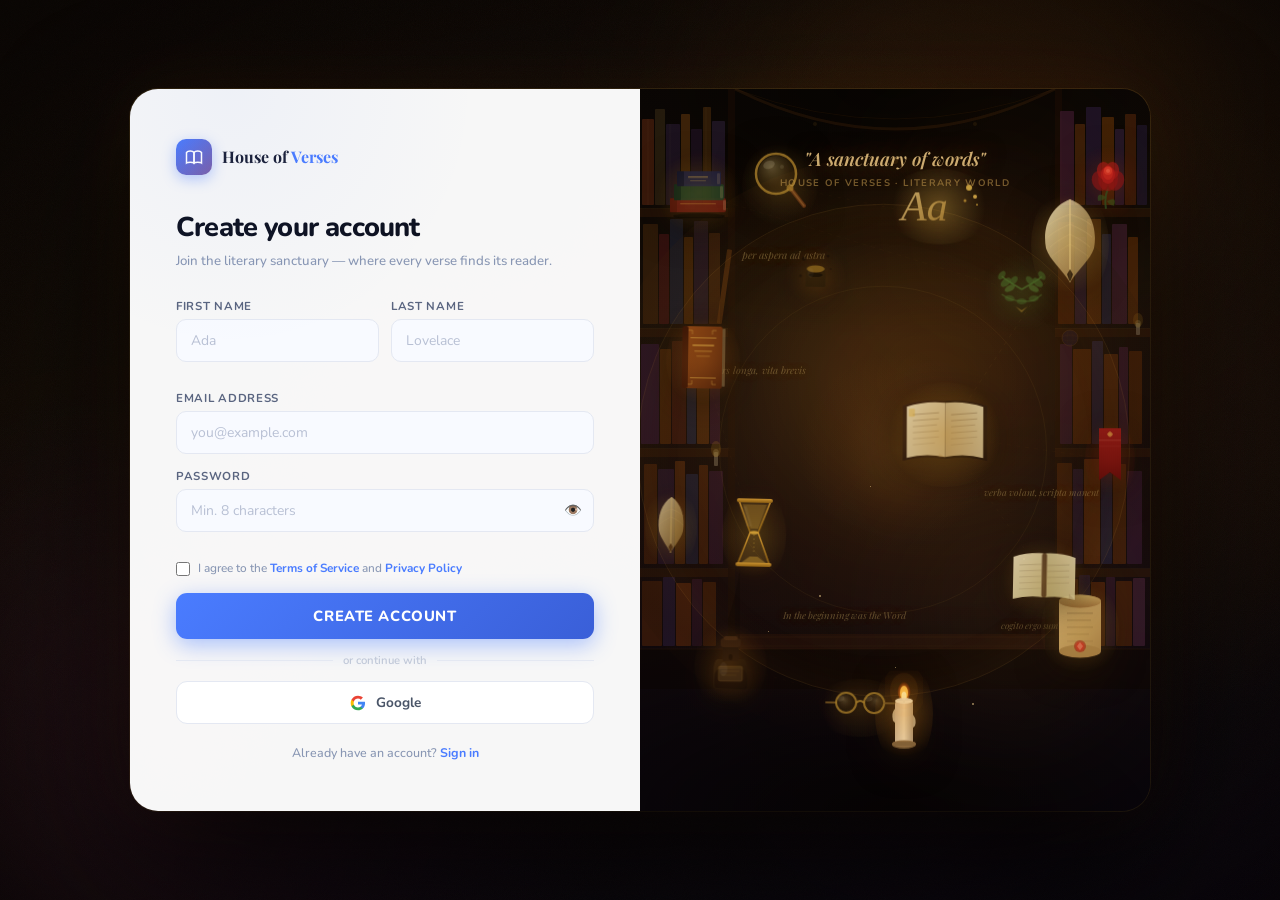
==== commit 5bee1630: "Add files via upload" ====
--- a/house-of-verses-landing.html
+++ b/house-of-verses-landing.html
@@ -4,348 +4,422 @@
 <meta charset="UTF-8">
 <meta name="viewport" content="width=device-width, initial-scale=1.0">
 <title>House of Verses · Sign In</title>
-<link href="https://fonts.googleapis.com/css2?family=Nunito:wght@400;600;700;800;900&family=Playfair+Display:ital,wght@0,700;1,700&display=swap" rel="stylesheet">
+<link href="https://fonts.googleapis.com/css2?family=Nunito:wght@300;400;600;700;800&family=Playfair+Display:ital,wght@0,600;0,700;1,600&display=swap" rel="stylesheet">
 <style>
-*,*::before,*::after{box-sizing:border-box;margin:0;padding:0}
-:root{
-  --lav:#b8a9d9;--lav-deep:#7c6aad;--lav-pale:#f0edf9;
-  --pb-deep:#4a6faf;--white:#fff;--soft:#fafafe;
-  --dark:#2d2145;--mid:#6b5f8a;--faint:#a498c0;--border:#e2daf2;
-}
-html,body{height:100%}
-body{
-  font-family:'Nunito',sans-serif;min-height:100vh;
-  display:flex;align-items:center;justify-content:center;
-  padding:16px;overflow:hidden;
-  background:linear-gradient(135deg,#ece7fa 0%,#dce8f8 50%,#e6e0f6 100%);
-  position:relative;
-}
-
-/* blobs */
-.blob{position:fixed;border-radius:50%;filter:blur(72px);pointer-events:none;z-index:0;animation:blobM 10s ease-in-out infinite}
-.b1{width:440px;height:440px;background:rgba(184,169,217,.3);top:-130px;left:-110px}
-.b2{width:340px;height:340px;background:rgba(143,168,216,.28);bottom:-100px;right:-90px;animation-delay:4s}
-.b3{width:240px;height:240px;background:rgba(200,190,230,.2);top:42%;left:36%;animation-delay:7s}
-@keyframes blobM{0%,100%{transform:translate(0,0) scale(1)}50%{transform:translate(18px,-18px) scale(1.06)}}
-.sp{position:fixed;pointer-events:none;z-index:0;opacity:0;animation:spA 5s ease-in-out infinite;font-size:.9rem}
-.s1{top:9%;left:6%}.s2{top:21%;left:17%;animation-delay:1.4s;font-size:.7rem}
-.s3{top:6%;right:12%;animation-delay:2.2s}.s4{top:54%;left:4%;animation-delay:.8s;font-size:.75rem}
-.s5{bottom:17%;right:6%;animation-delay:3.3s}.s6{bottom:7%;left:27%;animation-delay:1.9s;font-size:.7rem}
-@keyframes spA{0%,100%{opacity:0;transform:scale(.4) rotate(0)}45%,55%{opacity:.65;transform:scale(1) rotate(25deg)}}
-
-/* ── CARD ── */
-.card{
-  position:relative;z-index:10;width:100%;max-width:960px;
-  background:var(--white);border-radius:32px;
-  display:grid;grid-template-columns:48% 52%;
-  box-shadow:0 40px 100px rgba(80,60,140,.22),0 8px 30px rgba(80,60,140,.12);
-  overflow:hidden;
-  animation:cardPop .7s cubic-bezier(.34,1.56,.64,1) both;
-}
-@keyframes cardPop{from{opacity:0;transform:scale(.88) translateY(28px)}to{opacity:1;transform:scale(1) translateY(0)}}
-
-/* ══ LEFT PANEL ══ */
-.left{
-  position:relative;overflow:hidden;border-radius:26px;margin:8px;
-  min-height:620px;
-  background:linear-gradient(175deg,#c5d5f5 0%,#aec0ee 22%,#98acdf 52%,#8a9ed8 100%);
-  display:flex;align-items:flex-end;
-}
-.left::before{
-  content:'';position:absolute;inset:0;z-index:0;pointer-events:none;
+*, *::before, *::after { box-sizing: border-box; margin: 0; padding: 0; }
+
+:root {
+  --bg:        #0e0907;
+  --mahogany:  #1a0e08;
+  --walnut:    #2a1608;
+  --leather:   #3d1f0a;
+  --parchment: #c8a96e;
+  --gold:      #d4a843;
+  --gold-glow: #f0c060;
+  --candle:    #ff9a30;
+  --ember:     #e05c10;
+  --ink:       #1c1020;
+  --velvet:    #1a0a1e;
+  --accent:    #4a7cff;
+  --accent2:   #7b5ea7;
+  --white:     #ffffff;
+  --off-white: #f5ead8;
+  --muted:     #8a7a60;
+  --border:    rgba(212,168,67,0.2);
+  --card-bg:   rgba(255,255,255,0.97);
+  --glow:      rgba(212,168,67,0.3);
+}
+
+html, body { height: 100%; }
+
+body {
+  font-family: 'Nunito', sans-serif;
+  min-height: 100vh;
+  display: flex; align-items: center; justify-content: center;
+  padding: 20px;
+  overflow: hidden;
+  background: #0e0907;
+  position: relative;
+}
+
+/* ── GOTHIC LIBRARY BACKGROUND ── */
+.bg-base {
+  position: fixed; inset: 0; pointer-events: none; z-index: 0;
   background:
-    radial-gradient(ellipse 95% 52% at 50% -8%,rgba(255,255,255,.58) 0%,transparent 55%),
-    radial-gradient(ellipse 45% 32% at 12% 28%,rgba(255,255,255,.22) 0%,transparent 50%);
-}
-.left::after{
-  content:'';position:absolute;inset:0;z-index:0;pointer-events:none;
-  background-image:radial-gradient(circle,rgba(255,255,255,.1) 1px,transparent 1px);
-  background-size:24px 24px;
-}
-
-/* ground — purple tones matching Hovi */
-.ground{position:absolute;bottom:0;left:0;right:0;z-index:1;height:88px;
-  background:linear-gradient(180deg,#9888cc 0%,#7a6aaa 40%,#5a4a88 100%);}
-.ground::before{content:'';position:absolute;top:-22px;left:0;right:0;height:44px;
-  background:#a898d8;border-radius:50% 50% 0 0/22px 22px 0 0;}
-
-/* mini clouds */
-.mc{position:absolute;z-index:2;background:rgba(255,255,255,.7);border-radius:40px;pointer-events:none}
-.mc::before,.mc::after{content:'';position:absolute;background:rgba(255,255,255,.7);border-radius:50%}
-.mc1{width:92px;height:27px;top:7%;left:5%;animation:mcD 22s linear infinite}
-.mc1::before{width:38px;height:38px;top:-19px;left:7px}.mc1::after{width:29px;height:29px;top:-14px;left:37px}
-.mc2{width:115px;height:32px;top:4%;right:6%;animation:mcD 30s linear 10s infinite;opacity:.6}
-.mc2::before{width:46px;height:46px;top:-23px;left:9px}.mc2::after{width:34px;height:34px;top:-16px;left:46px}
-.mc3{width:72px;height:22px;top:18%;left:12%;animation:mcD 19s linear 5s infinite;opacity:.5}
-.mc3::before{width:30px;height:30px;top:-15px;left:6px}.mc3::after{width:23px;height:23px;top:-11px;left:28px}
-@keyframes mcD{0%{transform:translateX(0)}50%{transform:translateX(28px)}100%{transform:translateX(0)}}
-
-.bd{position:absolute;z-index:2;pointer-events:none;opacity:.18;font-size:1.2rem;animation:bdF 7s ease-in-out infinite}
-.bd1{top:5%;right:12%}.bd2{top:22%;left:5%;animation-delay:2.5s;font-size:1rem}
-.bd3{top:12%;right:26%;animation-delay:4s;font-size:.9rem}
-@keyframes bdF{0%,100%{transform:translateY(0) rotate(-6deg);opacity:.18}50%{transform:translateY(-13px) rotate(6deg);opacity:.32}}
-
-/* ══════════════════════════════════════
-   HOVI — fills the entire panel
-══════════════════════════════════════ */
-#hoviScene {
-  position:absolute;
-  /* overflow panel top — like Yeti in reference */
-  bottom:60px;
-  left:50%;
-  width:132%;
-  max-width:540px;
-  transform:translateX(-50%);
-  transform-origin:center bottom;
-  z-index:4;
-  will-change:transform;
-}
-
-/* img is the base — no pointer events so eyes on top receive them */
-#hoviImg {
-  width:100%;height:auto;display:block;
-  filter:drop-shadow(0 28px 44px rgba(50,30,110,.35));
-  user-select:none;-webkit-user-drag:none;
-  transition:filter .45s ease;
-  pointer-events:none;
-}
-
-/* ── CSS EYE OVERLAY ──
-   Positioned EXACTLY over Hovi's eyes using % values.
-   Hovi source is 1024×1024:
-     Left eye center:  ~(393px, 515px) = (38.4%, 50.3%)
-     Right eye center: ~(592px, 500px) = (57.8%, 48.8%)
-   Eye ball visible radius ~52px = 5.1% of 1024
-*/
-.eye-container {
-  position:absolute;
-  top:0;left:0;width:100%;height:100%;
-  pointer-events:none;z-index:5;
-}
-
-.eye {
-  position:absolute;
-  /* size of the visible eyeball area */
-  width:10.5%;
-  padding-bottom:10.5%; /* square */
-  border-radius:50%;
-  overflow:hidden;
-  transform:translate(-50%,-50%);
-}
-
-/* left eye */
-.eye-left  { left:38.4%; top:50.3%; }
-/* right eye */
-.eye-right { left:57.8%; top:48.8%; }
-
-/* white sclera fills the eye container */
-.eye-sclera {
-  position:absolute;inset:0;border-radius:50%;
-  background:rgba(255,255,255,0.92);
-}
-
-/* iris */
-.eye-iris {
-  position:absolute;
-  width:68%;height:68%;
-  top:50%;left:50%;
-  transform:translate(-50%,-50%);
-  border-radius:50%;
-  background:radial-gradient(circle at 35% 30%, #2a2850 0%, #1a1838 55%, #0d0c20 100%);
-  transition:transform 0.06s linear;
-  will-change:transform;
-}
-
-/* pupil inside iris */
-.eye-pupil {
-  position:absolute;
-  width:48%;height:48%;
-  top:50%;left:50%;
-  transform:translate(-50%,-50%);
-  border-radius:50%;
-  background:#060510;
-}
-
-/* catchlight */
-.eye-shine {
-  position:absolute;
-  width:26%;height:26%;
-  top:18%;left:18%;
-  border-radius:50%;
-  background:rgba(255,255,255,.88);
-}
-.eye-shine2 {
-  position:absolute;
-  width:14%;height:14%;
-  top:28%;left:58%;
-  border-radius:50%;
-  background:rgba(255,255,255,.5);
-}
-
-/* blink lid — slides down from top */
-.eye-lid {
-  position:absolute;
-  left:0;right:0;top:0;
-  height:0%;
-  background:#a8b8d8; /* matches Hovi fur color */
-  border-radius:50% 50% 0 0 / 30% 30% 0 0;
-  transition:height 0.08s linear;
-  z-index:10;
-}
-
-/* mood filter classes */
-.e-happy    { filter:drop-shadow(0 28px 44px rgba(50,30,110,.35))  brightness(1.04) saturate(1.1) !important; }
-.e-curious  { filter:drop-shadow(0 28px 44px rgba(80,60,160,.38))  brightness(1.08) saturate(1.2) hue-rotate(4deg) !important; }
-.e-surprise { filter:drop-shadow(0 28px 44px rgba(200,100,50,.32)) brightness(1.15) saturate(1.3) contrast(1.07) !important; }
-.e-grumpy   { filter:drop-shadow(0 28px 44px rgba(40,20,90,.32))   brightness(.87)  saturate(.7)  hue-rotate(-9deg) !important; }
-.e-sleepy   { filter:drop-shadow(0 28px 44px rgba(40,20,90,.25))   brightness(.75)  saturate(.48) !important; }
-
-/* speech bubble */
-#bubble{
-  position:absolute;top:-5%;left:50%;
-  transform:translateX(-50%) scale(.5) translateY(14px);
-  background:white;border-radius:22px;padding:9px 18px;
-  font-family:'Nunito',sans-serif;font-size:1rem;font-weight:700;
-  color:var(--dark);white-space:nowrap;
-  box-shadow:0 6px 22px rgba(100,80,160,.2);
-  opacity:0;pointer-events:none;z-index:8;
-  transition:opacity .3s,transform .38s cubic-bezier(.34,1.56,.64,1);
-}
-#bubble::after{content:'';position:absolute;bottom:-10px;left:50%;transform:translateX(-50%);
-  border:6px solid transparent;border-top-color:white;}
-#bubble.show{opacity:1;transform:translateX(-50%) scale(1) translateY(0);}
-
-/* tagline */
-.tagline{
-  position:absolute;bottom:0;left:0;right:0;z-index:5;
-  padding:18px 22px 22px;
-  background:linear-gradient(to top,rgba(50,30,100,.58) 0%,transparent 100%);
-}
-.tl-main{display:block;font-family:'Playfair Display',serif;font-style:italic;
-  font-weight:700;font-size:1.32rem;color:white;line-height:1.32;
-  text-shadow:0 2px 10px rgba(40,20,90,.48);margin-bottom:5px;}
-.tl-sub{display:block;font-family:'Nunito',sans-serif;font-size:.7rem;
-  font-weight:700;color:rgba(255,255,255,.76);letter-spacing:.08em;text-transform:uppercase;}
-
-/* ══ RIGHT PANEL ══ */
-.right{padding:44px 42px 36px;display:flex;flex-direction:column;justify-content:center;background:var(--soft);}
-.brand{display:flex;align-items:center;gap:10px;margin-bottom:26px;}
-.brand-mark{width:38px;height:38px;background:linear-gradient(135deg,var(--lav) 0%,#8fa8d8 100%);
-  border-radius:11px;display:flex;align-items:center;justify-content:center;
-  font-size:18px;box-shadow:0 4px 12px rgba(124,106,173,.28);}
-.brand-name{font-family:'Playfair Display',serif;font-size:1.05rem;font-weight:700;color:var(--dark);}
-.brand-name span{color:var(--lav-deep);}
-.form-title{font-family:'Nunito',sans-serif;font-size:1.65rem;font-weight:900;color:var(--dark);letter-spacing:-.02em;margin-bottom:5px;}
-.form-sub{font-size:.83rem;color:var(--faint);font-weight:500;margin-bottom:22px;line-height:1.5;}
-.name-row{display:grid;grid-template-columns:1fr 1fr;gap:12px;margin-bottom:12px;}
-.fg{margin-bottom:12px;}
-label{display:block;font-size:.74rem;font-weight:700;color:var(--mid);margin-bottom:5px;letter-spacing:.04em;text-transform:uppercase;}
-input[type=text],input[type=email],input[type=password]{
-  width:100%;padding:11px 14px;border:1.5px solid var(--border);border-radius:11px;
-  font-family:'Nunito',sans-serif;font-size:.86rem;color:var(--dark);
-  background:var(--white);outline:none;transition:border-color .2s,box-shadow .2s;}
-input:focus{border-color:var(--lav);box-shadow:0 0 0 3px rgba(184,169,217,.22);}
-input::placeholder{color:var(--faint);font-weight:400;}
-.pw-wrap{position:relative;}
-.pw-wrap input{padding-right:42px;}
-.pw-eye{position:absolute;right:12px;top:50%;transform:translateY(-50%);
-  background:none;border:none;cursor:pointer;font-size:.95rem;color:var(--faint);padding:0;transition:color .2s;}
-.pw-eye:hover{color:var(--lav-deep);}
-.terms-row{display:flex;align-items:flex-start;gap:8px;margin:13px 0 15px;font-size:.75rem;color:var(--faint);line-height:1.5;}
-.terms-row input[type=checkbox]{width:14px;height:14px;accent-color:var(--lav-deep);cursor:pointer;flex-shrink:0;margin-top:2px;}
-.terms-row label{text-transform:none;letter-spacing:0;font-weight:500;color:var(--faint);font-size:.75rem;margin-bottom:0;}
-.terms-row a{color:var(--lav-deep);font-weight:700;text-decoration:none;}
-.terms-row a:hover{text-decoration:underline;}
-.btn-main{width:100%;padding:13px;
-  background:linear-gradient(135deg,var(--lav-deep) 0%,var(--pb-deep) 100%);
-  color:white;border:none;border-radius:13px;font-family:'Nunito',sans-serif;
-  font-size:.92rem;font-weight:800;letter-spacing:.02em;cursor:pointer;
-  box-shadow:0 6px 20px rgba(124,106,173,.35);
-  transition:opacity .2s,transform .15s,box-shadow .2s;margin-bottom:11px;}
-.btn-main:hover{opacity:.9;transform:translateY(-1px);box-shadow:0 10px 28px rgba(124,106,173,.42);}
-.btn-main:active{transform:translateY(0);}
-.divider{display:flex;align-items:center;gap:10px;margin-bottom:11px;color:var(--faint);font-size:.72rem;font-weight:600;}
-.divider::before,.divider::after{content:'';flex:1;height:1px;background:var(--border);}
-.btn-google{width:100%;padding:11px;background:var(--white);color:var(--mid);
-  border:1.5px solid var(--border);border-radius:13px;font-family:'Nunito',sans-serif;
-  font-size:.85rem;font-weight:700;cursor:pointer;
-  display:flex;align-items:center;justify-content:center;gap:10px;
-  transition:border-color .2s,background .2s;margin-bottom:17px;}
-.btn-google:hover{border-color:var(--lav);background:var(--lav-pale);}
-.signin-row{text-align:center;font-size:.77rem;color:var(--faint);font-weight:500;}
-.signin-row a{color:var(--lav-deep);font-weight:700;text-decoration:none;}
-.signin-row a:hover{text-decoration:underline;}
-#toast{position:fixed;bottom:22px;left:50%;
-  transform:translateX(-50%) translateY(60px);
-  background:var(--dark);color:white;font-family:'Nunito',sans-serif;
-  font-size:.82rem;font-weight:600;padding:9px 22px;border-radius:40px;
-  z-index:200;pointer-events:none;opacity:0;
-  transition:transform .4s cubic-bezier(.34,1.56,.64,1),opacity .3s;}
-#toast.show{transform:translateX(-50%) translateY(0);opacity:1;}
-@media(max-width:680px){
-  .card{grid-template-columns:1fr;}
-  .left{min-height:300px;margin:8px 8px 0;}
-  #hoviScene{width:90%;bottom:60px;}
-  .right{padding:26px 20px;}
-  .name-row{grid-template-columns:1fr;}
+    radial-gradient(ellipse 80% 60% at 70% 45%, rgba(40,20,8,.92) 0%, transparent 65%),
+    radial-gradient(ellipse 60% 80% at 15% 85%, rgba(26,10,30,.85) 0%, transparent 55%),
+    radial-gradient(ellipse 50% 50% at 85% 10%, rgba(30,15,5,.8) 0%, transparent 50%),
+    linear-gradient(170deg, #0c0704 0%, #130c05 35%, #0e0907 70%, #0a0612 100%);
+}
+
+/* Candle warm glow pools — scattered light sources */
+.candle-glow {
+  position: fixed; pointer-events: none; z-index: 0;
+  border-radius: 50%; filter: blur(90px); mix-blend-mode: screen;
+}
+.cg1 { width:500px;height:400px;background:rgba(220,120,20,.1);top:-80px;right:5%;animation:cgPulse 4s ease-in-out infinite; }
+.cg2 { width:350px;height:500px;background:rgba(160,70,10,.09);bottom:-100px;left:-60px;animation:cgPulse 5.5s ease-in-out infinite 1.2s; }
+.cg3 { width:300px;height:200px;background:rgba(240,160,40,.07);top:40%;left:20%;animation:cgPulse 3.8s ease-in-out infinite 0.5s; }
+.cg4 { width:250px;height:250px;background:rgba(200,100,20,.06);top:15%;left:55%;animation:cgPulse 6s ease-in-out infinite 2s; }
+.cg5 { width:200px;height:300px;background:rgba(100,30,120,.08);bottom:10%;right:20%;animation:cgPulse 7s ease-in-out infinite 3s; }
+@keyframes cgPulse {
+  0%,100%{opacity:.5;transform:scale(1) translate(0,0)}
+  40%{opacity:1;transform:scale(1.1) translate(1%,-1%)}
+  70%{opacity:.7;transform:scale(.97) translate(-1%,1%)}
+}
+
+/* Fine paper/vellum grain texture */
+.grain {
+  position: fixed; inset: 0; pointer-events: none; z-index: 1; opacity: .04;
+  background-image: url("data:image/svg+xml,%3Csvg viewBox='0 0 256 256' xmlns='http://www.w3.org/2000/svg'%3E%3Cfilter id='n'%3E%3CfeTurbulence type='fractalNoise' baseFrequency='.75' numOctaves='4' stitchTiles='stitch'/%3E%3C/filter%3E%3Crect width='100%25' height='100%25' filter='url(%23n)'/%3E%3C/svg%3E");
+  background-size: 180px;
+}
+
+/* Vignette — darken all four edges */
+.vignette {
+  position: fixed; inset: 0; pointer-events: none; z-index: 1;
+  background: radial-gradient(ellipse 80% 80% at 50% 50%, transparent 40%, rgba(6,3,2,.7) 100%);
+}
+
+/* ── MAIN CARD ── */
+.card {
+  position: relative; z-index: 10;
+  width: 100%; max-width: 1020px;
+  min-height: 600px;
+  display: grid;
+  grid-template-columns: 50% 50%;
+  border-radius: 28px;
+  overflow: hidden;
+  box-shadow:
+    0 60px 140px rgba(0,0,0,.8),
+    0 0 0 1px rgba(212,168,67,.15),
+    0 0 80px rgba(180,100,20,.1),
+    inset 0 1px 0 rgba(255,220,150,.06);
+  animation: cardIn .7s cubic-bezier(.34,1.4,.64,1) both;
+}
+@keyframes cardIn {
+  from { opacity:0; transform:scale(.9) translateY(30px); }
+  to   { opacity:1; transform:scale(1)  translateY(0); }
+}
+
+/* ══ LEFT — FORM PANEL ══ */
+.form-panel {
+  background: var(--card-bg);
+  padding: 50px 46px;
+  display: flex; flex-direction: column; justify-content: center;
+  position: relative; z-index: 2;
+}
+.form-panel::before {
+  content: '';
+  position: absolute; inset: 0; pointer-events: none;
+  background: radial-gradient(ellipse 80% 60% at 20% 0%, rgba(74,124,255,.05) 0%, transparent 60%);
+}
+
+.brand { display: flex; align-items: center; gap: 10px; margin-bottom: 34px; }
+.brand-icon {
+  width: 36px; height: 36px;
+  background: linear-gradient(135deg, var(--accent) 0%, var(--accent2) 100%);
+  border-radius: 10px;
+  display: flex; align-items: center; justify-content: center;
+  box-shadow: 0 4px 14px rgba(74,124,255,.4);
+}
+.brand-icon svg { width: 18px; height: 18px; }
+.brand-name { font-family: 'Playfair Display', serif; font-size: 1rem; font-weight: 700; color: #1a1f36; }
+.brand-name span { color: var(--accent); }
+
+.form-title { font-family: 'Nunito', sans-serif; font-size: 1.7rem; font-weight: 800; color: #0d1120; letter-spacing: -.03em; margin-bottom: 6px; }
+.form-sub { font-size: .83rem; color: #8896b3; font-weight: 500; margin-bottom: 26px; line-height: 1.5; }
+
+.name-row { display: grid; grid-template-columns: 1fr 1fr; gap: 12px; margin-bottom: 14px; }
+.fg { margin-bottom: 14px; }
+.fg:last-of-type { margin-bottom: 0; }
+
+label { display: block; font-size: .72rem; font-weight: 700; color: #5a6580; margin-bottom: 5px; letter-spacing: .06em; text-transform: uppercase; }
+
+input[type=text], input[type=email], input[type=password] {
+  width: 100%; padding: 11px 14px;
+  border: 1.5px solid #e4e8f2;
+  border-radius: 10px;
+  font-family: 'Nunito', sans-serif; font-size: .87rem; color: #0d1120;
+  background: #f8faff; outline: none;
+  transition: border-color .2s, box-shadow .2s, background .2s;
+}
+input:focus { border-color: var(--accent); background: #fff; box-shadow: 0 0 0 3px rgba(74,124,255,.12); }
+input::placeholder { color: #b8c0d4; font-weight: 400; }
+
+.pw-wrap { position: relative; }
+.pw-wrap input { padding-right: 42px; }
+.pw-eye { position: absolute; right: 12px; top: 50%; transform: translateY(-50%); background: none; border: none; cursor: pointer; font-size: .9rem; color: #b8c0d4; padding: 0; transition: color .2s; }
+.pw-eye:hover { color: var(--accent); }
+
+.terms-row { display: flex; align-items: flex-start; gap: 8px; margin: 14px 0 16px; font-size: .74rem; color: #8896b3; line-height: 1.5; }
+.terms-row input[type=checkbox] { width: 14px; height: 14px; accent-color: var(--accent); cursor: pointer; flex-shrink: 0; margin-top: 2px; }
+.terms-row label { text-transform: none; letter-spacing: 0; font-weight: 500; color: #8896b3; font-size: .74rem; margin-bottom: 0; }
+.terms-row a { color: var(--accent); font-weight: 700; text-decoration: none; }
+.terms-row a:hover { text-decoration: underline; }
+
+.btn-main {
+  width: 100%; padding: 13px;
+  background: linear-gradient(135deg, var(--accent) 0%, #3a5fd8 100%);
+  color: white; border: none; border-radius: 11px;
+  font-family: 'Nunito', sans-serif; font-size: .92rem; font-weight: 800; letter-spacing: .04em;
+  cursor: pointer; text-transform: uppercase;
+  box-shadow: 0 6px 22px rgba(74,124,255,.45);
+  transition: opacity .2s, transform .15s, box-shadow .2s;
+  margin-bottom: 14px;
+}
+.btn-main:hover { opacity:.92; transform:translateY(-1px); box-shadow:0 10px 30px rgba(74,124,255,.5); }
+.btn-main:active { transform:translateY(0); }
+
+.divider { display: flex; align-items: center; gap: 10px; margin-bottom: 13px; color: #c0c8d8; font-size: .71rem; font-weight: 600; }
+.divider::before, .divider::after { content:''; flex:1; height:1px; background:#e4e8f2; }
+
+.btn-google {
+  width: 100%; padding: 11px; background: #fff; color: #4a5568;
+  border: 1.5px solid #e4e8f2; border-radius: 11px;
+  font-family: 'Nunito', sans-serif; font-size: .85rem; font-weight: 700; cursor: pointer;
+  display: flex; align-items: center; justify-content: center; gap: 10px;
+  transition: border-color .2s, box-shadow .2s; margin-bottom: 20px;
+}
+.btn-google:hover { border-color: var(--accent); box-shadow: 0 2px 10px rgba(74,124,255,.1); }
+
+.signin-row { text-align: center; font-size: .78rem; color: #8896b3; font-weight: 500; }
+.signin-row a { color: var(--accent); font-weight: 700; text-decoration: none; }
+.signin-row a:hover { text-decoration: underline; }
+
+/* ══ RIGHT — WORLD PANEL ══ */
+.world-panel {
+  position: relative; overflow: hidden;
+  background: transparent;
+}
+
+/* Gothic library interior — rich layered dark */
+.world-panel::before {
+  content: '';
+  position: absolute; inset: 0; z-index: 0;
+  background:
+    /* vaulted ceiling shadow at top */
+    radial-gradient(ellipse 110% 35% at 50% 0%, rgba(5,3,1,.95) 0%, transparent 100%),
+    /* floor shadow at bottom */
+    radial-gradient(ellipse 110% 30% at 50% 100%, rgba(5,2,1,.9) 0%, transparent 100%),
+    /* candle warm center glow */
+    radial-gradient(ellipse 75% 80% at 50% 52%, rgba(38,20,8,.3) 0%, transparent 70%),
+    /* rich dark base */
+    linear-gradient(175deg, #0f0906 0%, #160e07 30%, #12090a 65%, #0a0712 100%);
+}
+
+/* Bookshelf silhouettes — drawn as SVG background on the world panel */
+.shelf-bg {
+  position: absolute; inset: 0; z-index: 1; pointer-events: none;
+  opacity: .55;
+}
+
+/* Warm candle light bloom inside panel */
+.panel-candle {
+  position: absolute; pointer-events: none; z-index: 2;
+  border-radius: 50%; filter: blur(70px); mix-blend-mode: screen;
+}
+.pc1 { width:280px;height:220px;background:rgba(210,110,20,.18);top:25%;left:30%;animation:pcFlicker 3s ease-in-out infinite; }
+.pc2 { width:180px;height:180px;background:rgba(240,160,40,.1);top:60%;right:10%;animation:pcFlicker 4.2s ease-in-out infinite 1s; }
+.pc3 { width:150px;height:200px;background:rgba(180,80,10,.1);top:5%;left:55%;animation:pcFlicker 2.8s ease-in-out infinite 0.4s; }
+@keyframes pcFlicker {
+  0%,100%{opacity:.7;transform:scale(1)}
+  20%{opacity:1;transform:scale(1.05)}
+  45%{opacity:.8;transform:scale(.98)}
+  70%{opacity:1;transform:scale(1.03)}
+}
+
+/* Dust motes drifting in the library air */
+.mote {
+  position: absolute; border-radius: 50%;
+  background: rgba(255,220,150,.6);
+  pointer-events: none; z-index: 3;
+  animation: moteDrift var(--md,28s) ease-in-out infinite var(--mdl,0s);
+}
+@keyframes moteDrift {
+  0%   { transform:translate(0,0);opacity:0; }
+  10%  { opacity:.8; }
+  50%  { transform:translate(var(--mx,15px),var(--my,-40px)); opacity:.5; }
+  90%  { opacity:.3; }
+  100% { transform:translate(var(--mx2,5px),var(--my2,-80px)); opacity:0; }
+}
+
+/* Large ethereal orb — now warm amber instead of blue */
+.orb-ring {
+  position: absolute;
+  width: 115%; padding-bottom: 115%;
+  border-radius: 50%;
+  top: 50%; left: 50%;
+  transform: translate(-52%, -50%);
+  background: radial-gradient(ellipse at 42% 38%,
+    rgba(200,130,40,.12) 0%,
+    rgba(140,80,20,.08) 30%,
+    rgba(30,15,5,.2) 58%,
+    transparent 70%
+  );
+  pointer-events: none; z-index: 2;
+  animation: orbBreath 9s ease-in-out infinite;
+}
+@keyframes orbBreath { 0%,100%{transform:translate(-52%,-50%) scale(1)} 50%{transform:translate(-52%,-50%) scale(1.04)} }
+.orb-ring::before {
+  content: '';
+  position: absolute; inset: 8%;
+  border-radius: 50%;
+  border: 1px solid rgba(200,150,60,.12);
+  box-shadow: inset 0 0 50px rgba(200,130,40,.07);
+}
+.orb-ring::after {
+  content: '';
+  position: absolute; inset: 22%;
+  border-radius: 50%;
+  border: 1px solid rgba(200,150,60,.07);
+}
+
+/* inner warm glow */
+.orb-inner {
+  position: absolute; width: 38%; padding-bottom: 38%;
+  border-radius: 50%;
+  top: 50%; left: 50%; transform: translate(-50%, -50%);
+  background: radial-gradient(ellipse at center,
+    rgba(210,140,40,.14) 0%, rgba(160,90,20,.07) 40%, transparent 70%
+  );
+  z-index: 2; pointer-events: none;
+  animation: orbBreath 6s ease-in-out infinite 2s;
+}
+
+/* Floating text fragments — like torn pages */
+.txt-frag {
+  position: absolute; pointer-events: none; z-index: 3;
+  font-family: 'Playfair Display', Georgia, serif;
+  font-style: italic; color: rgba(200,170,100,.4);
+  animation: fragFloat var(--ff,18s) ease-in-out infinite var(--ffl,0s);
+  white-space: nowrap; font-size: var(--fs,0.7rem);
+  text-shadow: 0 0 12px rgba(220,170,80,.3);
+}
+@keyframes fragFloat {
+  0%,100%{transform:translateY(0) rotate(var(--fr0,-2deg));opacity:.3;}
+  40%{transform:translateY(var(--fy,-18px)) rotate(var(--fr1,2deg));opacity:.6;}
+  70%{transform:translateY(var(--fy2,-8px)) rotate(var(--fr2,0deg));opacity:.4;}
+}
+
+/* world text */
+.world-title {
+  position: absolute; top: 8%; left: 50%;
+  transform: translateX(-50%);
+  z-index: 8; text-align: center;
+  pointer-events: none;
+}
+.world-title h2 {
+  font-family: 'Playfair Display', serif;
+  font-style: italic; font-size: 1.15rem; font-weight: 600;
+  color: rgba(220,185,120,.92);
+  text-shadow: 0 0 25px rgba(210,150,40,.5), 0 0 50px rgba(180,100,20,.3);
+  white-space: nowrap;
+}
+.world-title p {
+  font-size: .6rem; font-weight: 700; letter-spacing: .14em;
+  color: rgba(180,140,70,.6); text-transform: uppercase; margin-top: 5px;
+}
+
+/* ── FLOATING OBJECTS ── */
+#floatLayer {
+  position: absolute; inset: 0; z-index: 5;
+  pointer-events: none;
+}
+
+.fobj {
+  position: absolute;
+  pointer-events: none;
+  will-change: transform;
+}
+.fobj svg {
+  filter: drop-shadow(0 6px 20px rgba(0,0,0,.75)) drop-shadow(0 2px 8px rgba(180,100,20,.2));
+}
+
+/* glow halos — warm amber instead of blue */
+.fobj::after {
+  content: '';
+  position: absolute; inset: -10px;
+  border-radius: 50%;
+  background: radial-gradient(circle, var(--halo, rgba(200,140,40,.15)) 0%, transparent 70%);
+  pointer-events: none;
+  animation: haloP var(--dur,6s) ease-in-out infinite var(--delay,0s);
+}
+@keyframes haloP {
+  0%,100% { opacity:.4; transform:scale(1); }
+  50%     { opacity:.9; transform:scale(1.18); }
+}
+
+/* Connection lines — warm parchment color */
+.conn-line {
+  position: absolute; pointer-events: none; z-index: 4; opacity: .12;
+}
+
+/* dust particles */
+.dust {
+  position: absolute; border-radius: 50%;
+  pointer-events: none; z-index: 3;
+  animation: dustFloat var(--dd,20s) ease-in-out infinite var(--ddl,0s);
+}
+@keyframes dustFloat {
+  0%   { transform:translate(0,0) scale(1); opacity:.3; }
+  25%  { transform:translate(var(--dx1,8px), var(--dy1,-12px)) scale(1.2); opacity:.7; }
+  50%  { transform:translate(var(--dx2,-6px), var(--dy2,-20px)) scale(.9); opacity:.4; }
+  75%  { transform:translate(var(--dx3,12px), var(--dy3,-8px)) scale(1.1); opacity:.5; }
+  100% { transform:translate(0,0) scale(1); opacity:.3; }
+}
+
+/* toast */
+#toast {
+  position: fixed; bottom: 22px; left: 50%;
+  transform: translateX(-50%) translateY(60px);
+  background: #1a2a5e; color: white;
+  border: 1px solid rgba(74,124,255,.3);
+  font-family: 'Nunito', sans-serif; font-size: .82rem; font-weight: 600;
+  padding: 10px 24px; border-radius: 40px;
+  z-index: 200; pointer-events: none; opacity: 0;
+  transition: transform .4s cubic-bezier(.34,1.56,.64,1), opacity .3s;
+  box-shadow: 0 8px 24px rgba(0,0,0,.4);
+}
+#toast.show { transform: translateX(-50%) translateY(0); opacity: 1; }
+
+@media(max-width:700px) {
+  .card { grid-template-columns: 1fr; }
+  .world-panel { min-height: 280px; }
+  .form-panel { padding: 30px 24px; }
+  .name-row { grid-template-columns: 1fr; }
 }
 </style>
 </head>
 <body>
 
-<div class="blob b1"></div><div class="blob b2"></div><div class="blob b3"></div>
-<div class="sp s1">✦</div><div class="sp s2">✧</div><div class="sp s3">✦</div>
-<div class="sp s4">✧</div><div class="sp s5">✦</div><div class="sp s6">✧</div>
+<!-- Gothic library background layers -->
+<div class="bg-base"></div>
+<div class="candle-glow cg1"></div>
+<div class="candle-glow cg2"></div>
+<div class="candle-glow cg3"></div>
+<div class="candle-glow cg4"></div>
+<div class="candle-glow cg5"></div>
+<div class="grain"></div>
+<div class="vignette"></div>
 
 <div class="card">
-  <!-- LEFT -->
-  <div class="left">
-    <div class="mc mc1"></div><div class="mc mc2"></div><div class="mc mc3"></div>
-    <div class="bd bd1">📖</div><div class="bd bd2">✒️</div><div class="bd bd3">📜</div>
-    <div class="ground"></div>
-
-    <div id="bubble">📚 Welcome to the library!</div>
-
-    <div id="hoviScene">
-      <img id="hoviImg" src="[data-uri]